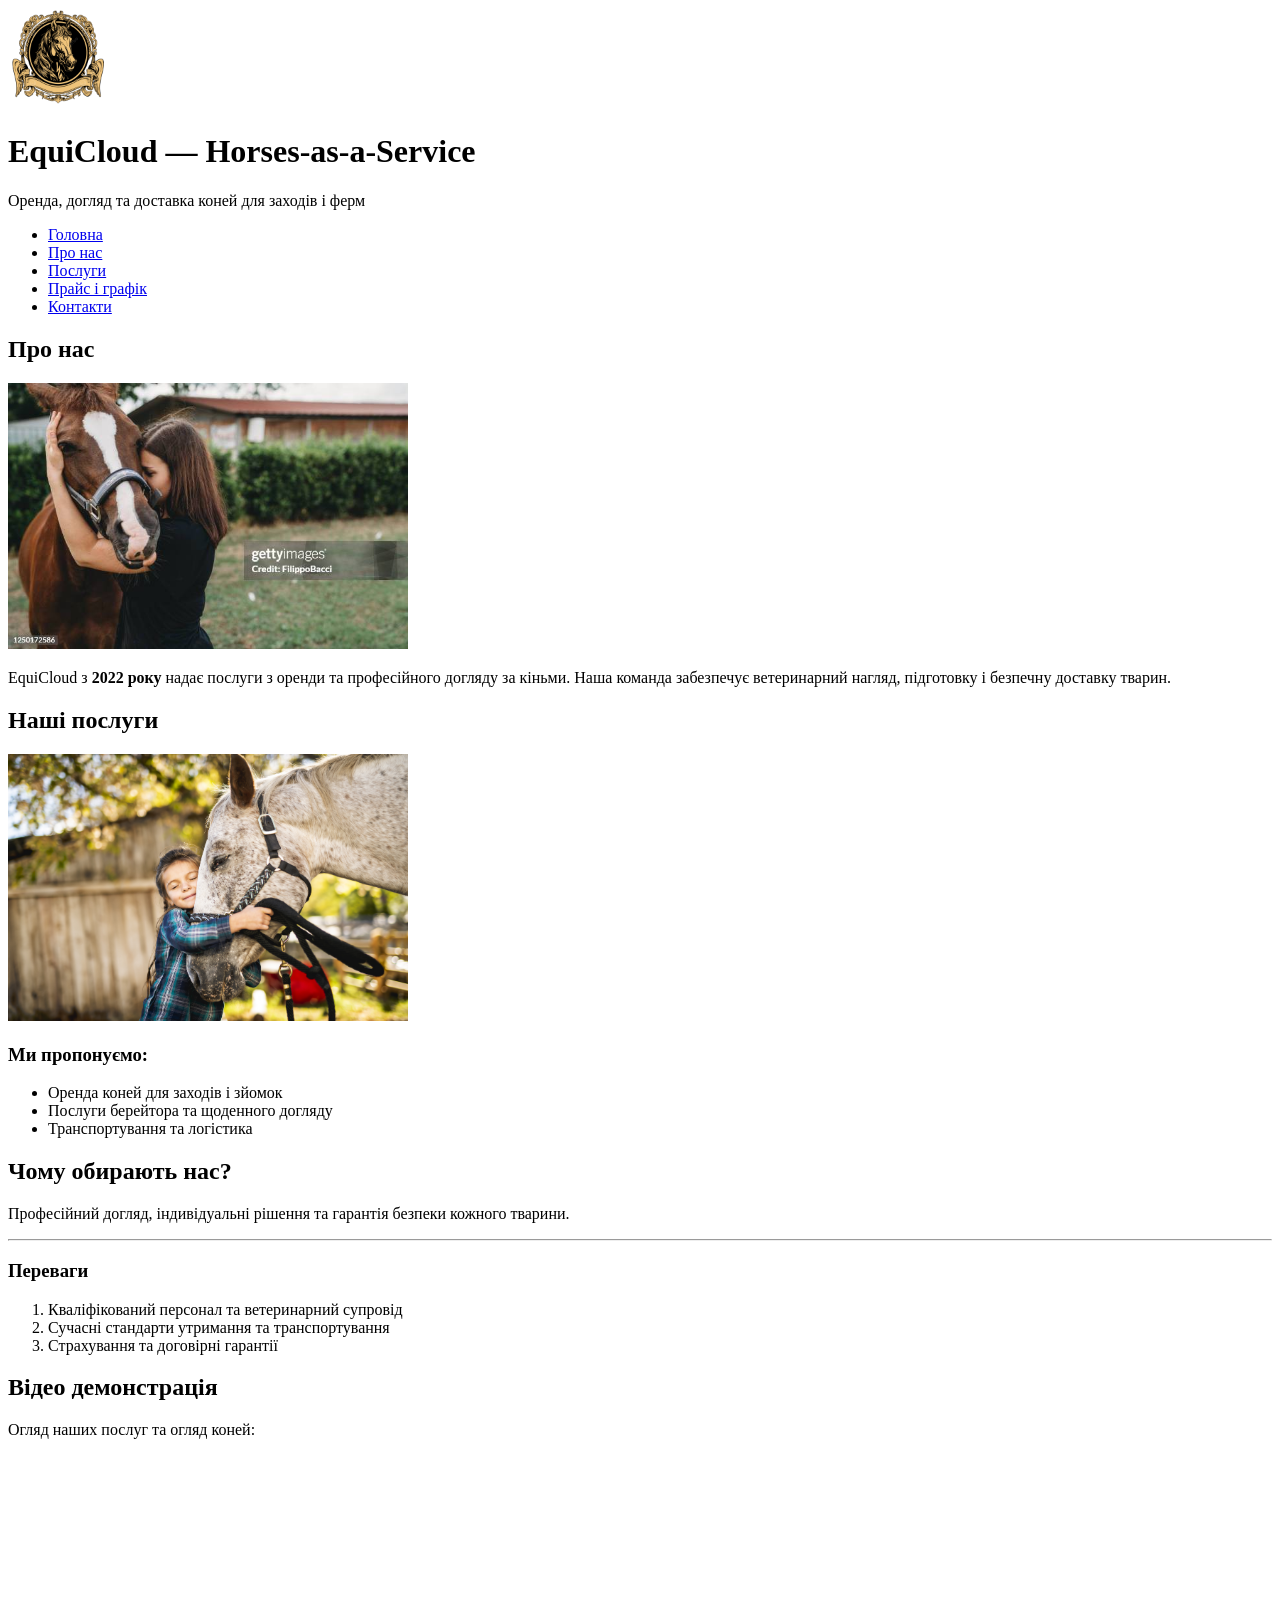
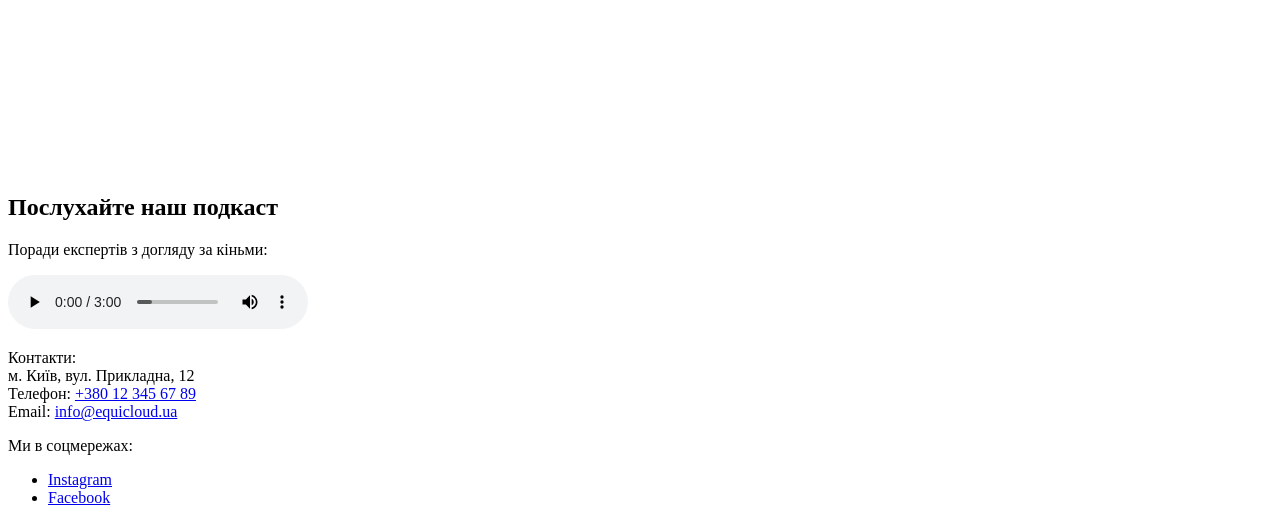
==== index.html @ 143890e8 "Lab 6" ====
<!DOCTYPE html>
<html lang="uk">
<head>
    <meta charset="UTF-8">
    <meta name="viewport" content="width=device-width, initial-scale=1.0">
    <title>EquiCloud — Horses-as-a-Service</title>
    <meta name="description" content="EquiCloud — оренда, догляд та доставка коней як сервіс для заходів і ферм">
    <link rel="icon" href="img/logo.png" type="image/png">
</head>
<body>
    <header>
        <img src="img/logo.png" alt="Логотип EquiCloud — Horses-as-a-Service" width="100">
        <h1>EquiCloud — Horses-as-a-Service</h1>
        <p>Оренда, догляд та доставка коней для заходів і ферм</p>
        <nav>
            <ul>
                <li><a href="index.html">Головна</a></li>
                <li><a href="about.html">Про нас</a></li>
                <li><a href="services.html">Послуги</a></li>
                <li><a href="price.html">Прайс і графік</a></li>
                <li><a href="#contacts">Контакти</a></li>
            </ul>
        </nav>
    </header>

    <main>
        <section id="about">
            <h2>Про нас</h2>
            <img src="img/team.jpg" alt="Команда EquiCloud з кіньми" width="400">
            <p>EquiCloud з <strong>2022 року</strong> надає послуги з оренди та професійного догляду за кіньми. Наша команда забезпечує ветеринарний нагляд, підготовку і безпечну доставку тварин.</p>
        </section>

        <section id="services">
            <h2>Наші послуги</h2>
            <img src="img/services.jpg" alt="Послуги EquiCloud — оренда та догляд коней" width="400">
            <h3>Ми пропонуємо:</h3>
            <ul>
                <li>Оренда коней для заходів і зйомок</li>
                <li>Послуги берейтора та щоденного догляду</li>
                <li>Транспортування та логістика</li>
            </ul>
        </section>

        <section>
            <h2>Чому обирають нас?</h2>
            <p>Професійний догляд, індивідуальні рішення та гарантія безпеки кожного тварини.</p>
            <hr>
            <h3>Переваги</h3>
            <ol>
                <li>Кваліфікований персонал та ветеринарний супровід</li>
                <li>Сучасні стандарти утримання та транспортування</li>
                <li>Страхування та договірні гарантії</li>
            </ol>
        </section>

        <section>
            <h2>Відео демонстрація</h2>
            <p>Огляд наших послуг та огляд коней:</p>
            <iframe 
                width="560" 
                height="315" 
                src="https://www.youtube.com/embed/JhuAlIBTFkA?si=wnvHJZyo0v3yvI8f?autoplay=1&loop=1" 
                title="YouTube video player" 
                frameborder="0" 
                allow="accelerometer; autoplay; clipboard-write; encrypted-media; gyroscope; picture-in-picture; web-share" 
                referrerpolicy="strict-origin-when-cross-origin" 
                allowfullscreen>
            </iframe>
        </section>

        <section>
            <h2>Послухайте наш подкаст</h2>
            <p>Поради експертів з догляду за кіньми:</p>
            <audio controls>
                <source src="audio/podcast-episode.mp3" type="audio/mpeg">
                Ваш браузер не підтримує аудіоплеєр HTML5.
            </audio>
        </section>
    </main>

    <footer id="contacts">
        <p>Контакти:<br>
            м. Київ, вул. Прикладна, 12<br>
            Телефон: <a href="tel:+380123456789">+380 12 345 67 89</a>
            <br>Email: <a href="mailto:info@equicloud.ua">info@equicloud.ua</a>
        </p>

        <p>Ми в соцмережах:</p>
        <ul>
            <li><a href="https://instagram.com" target="_blank">Instagram</a></li>
            <li><a href="https://facebook.com" target="_blank">Facebook</a></li>
        </ul>
    </footer>
</body>
</html>
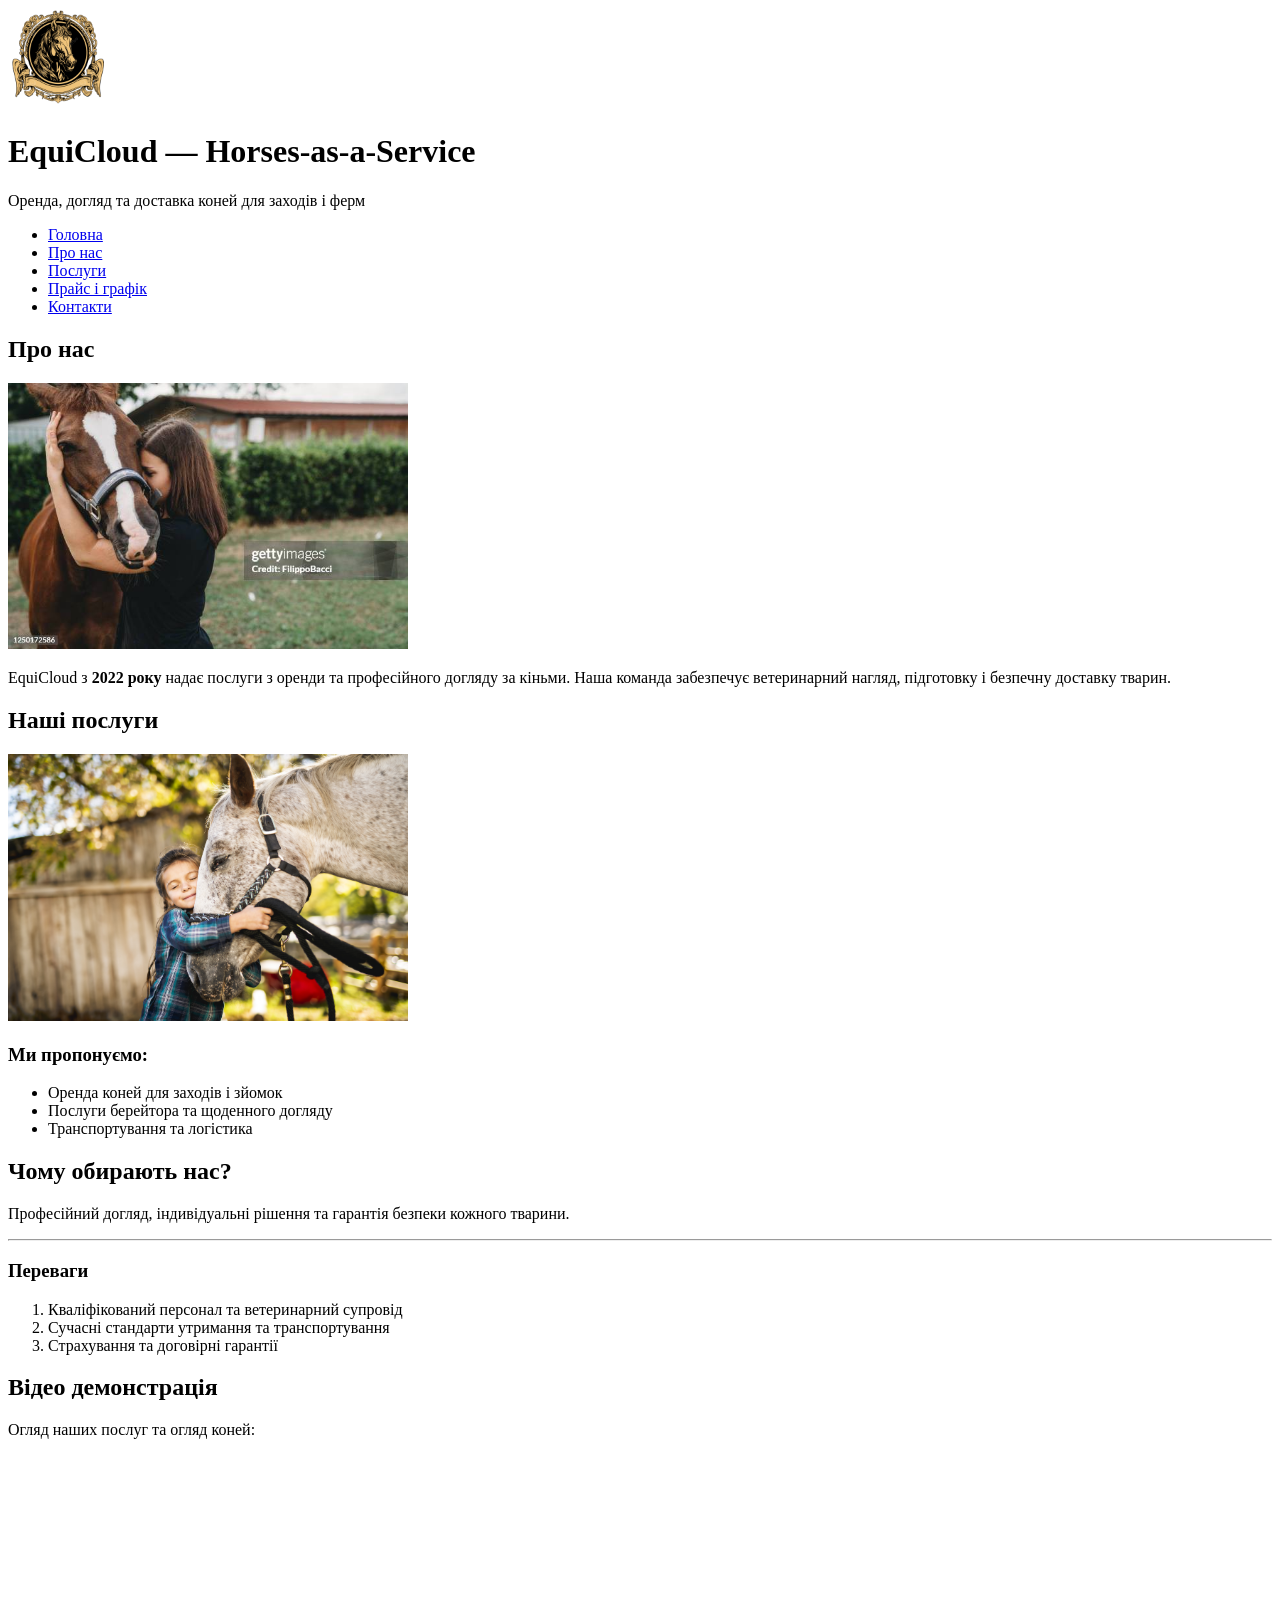
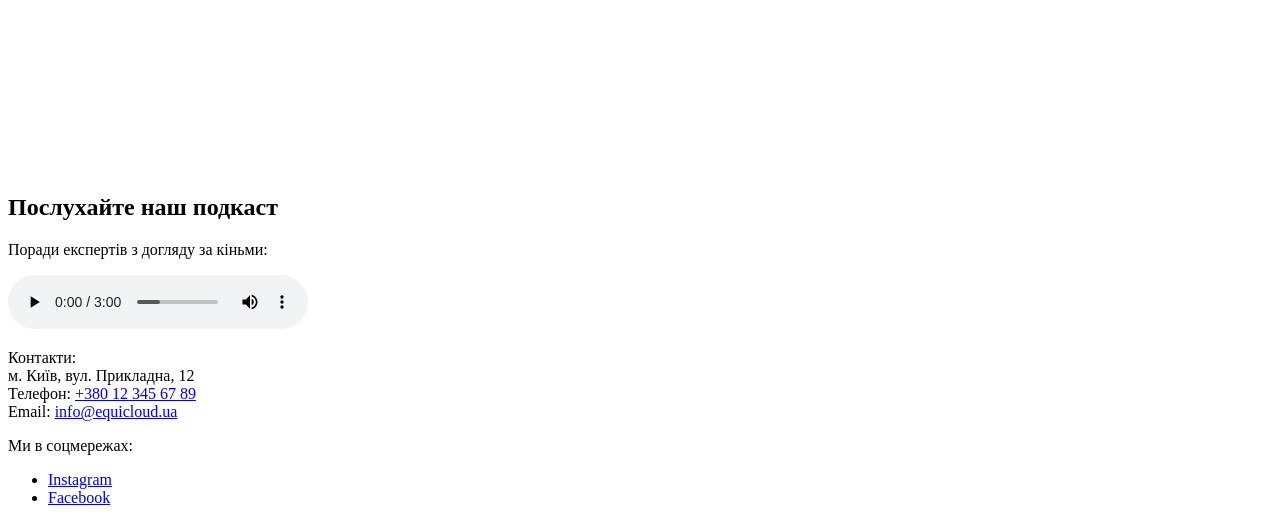
==== commit 4e42da3c: "Lab 7" ====
--- a/index.html
+++ b/index.html
@@ -18,7 +18,7 @@
                 <li><a href="about.html">Про нас</a></li>
                 <li><a href="services.html">Послуги</a></li>
                 <li><a href="price.html">Прайс і графік</a></li>
-                <li><a href="#contacts">Контакти</a></li>
+                <li><a href="contacts.html">Контакти</a></li>
             </ul>
         </nav>
     </header>
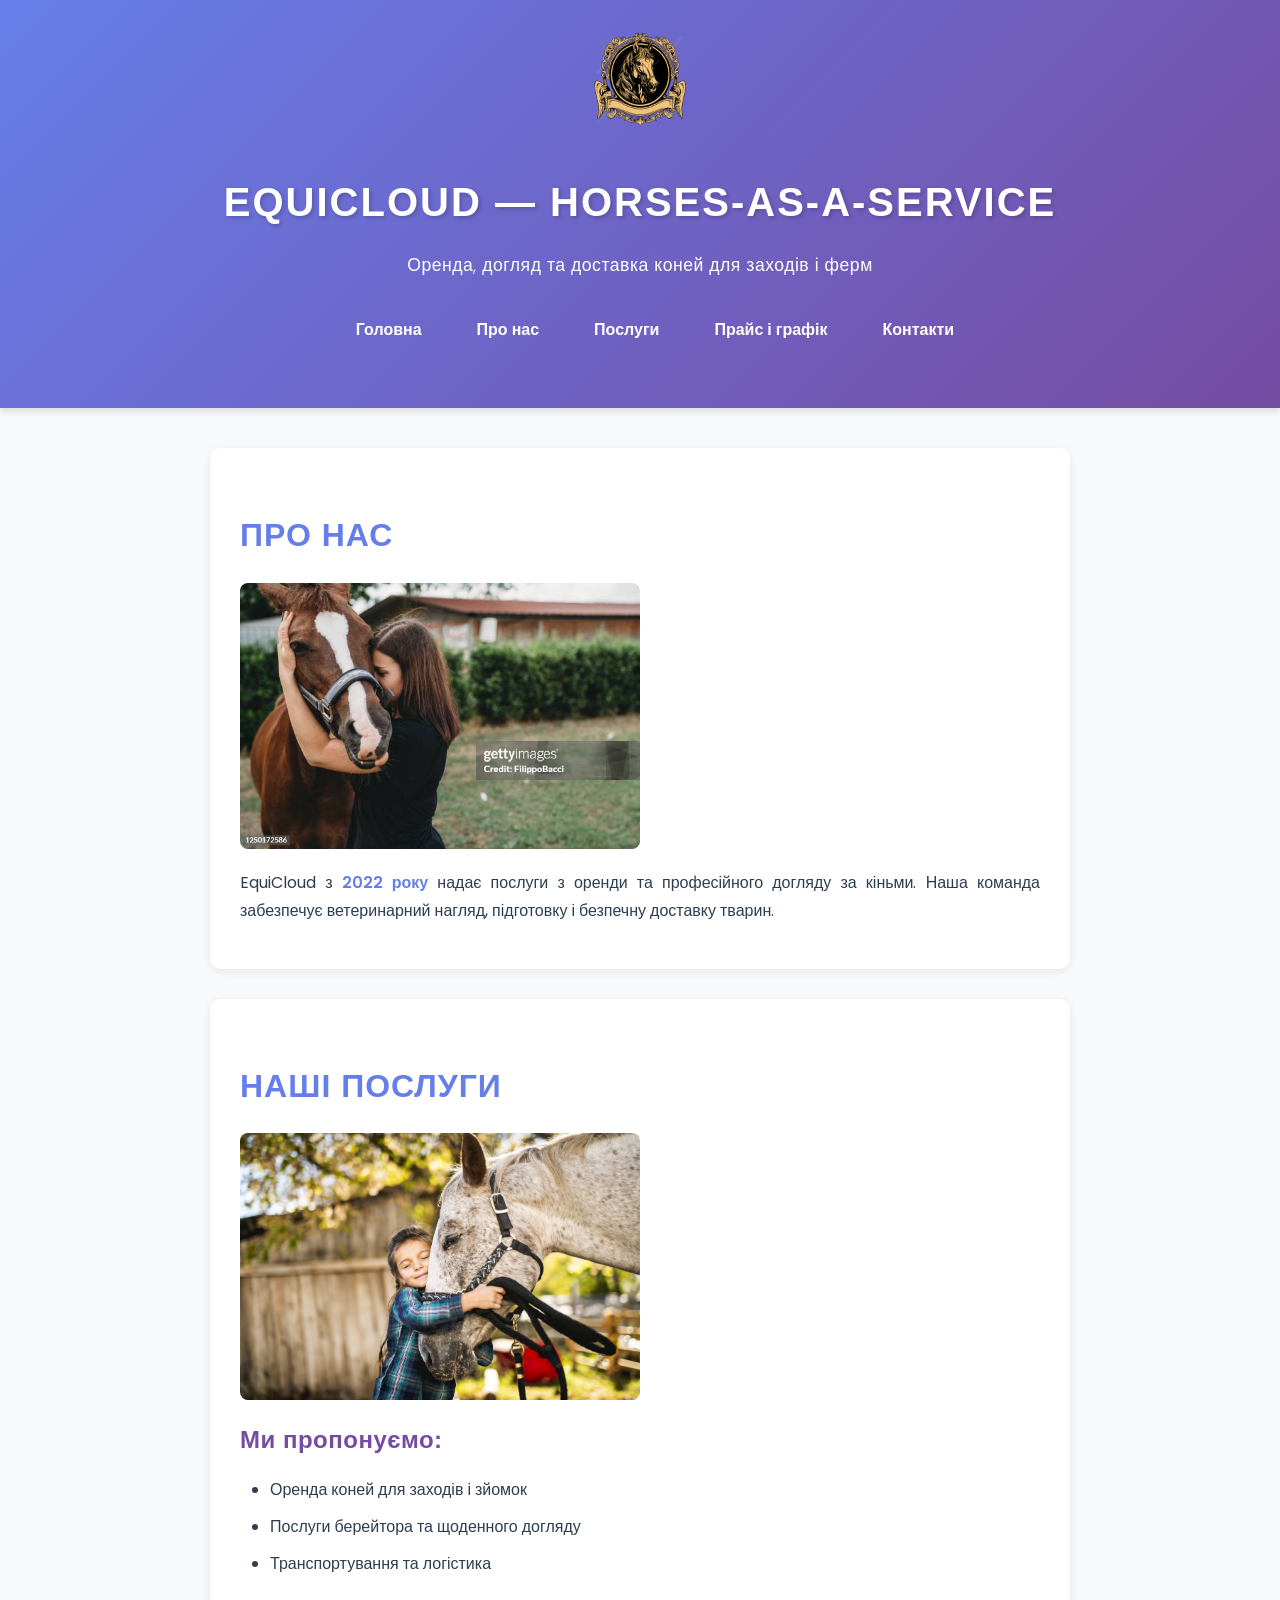
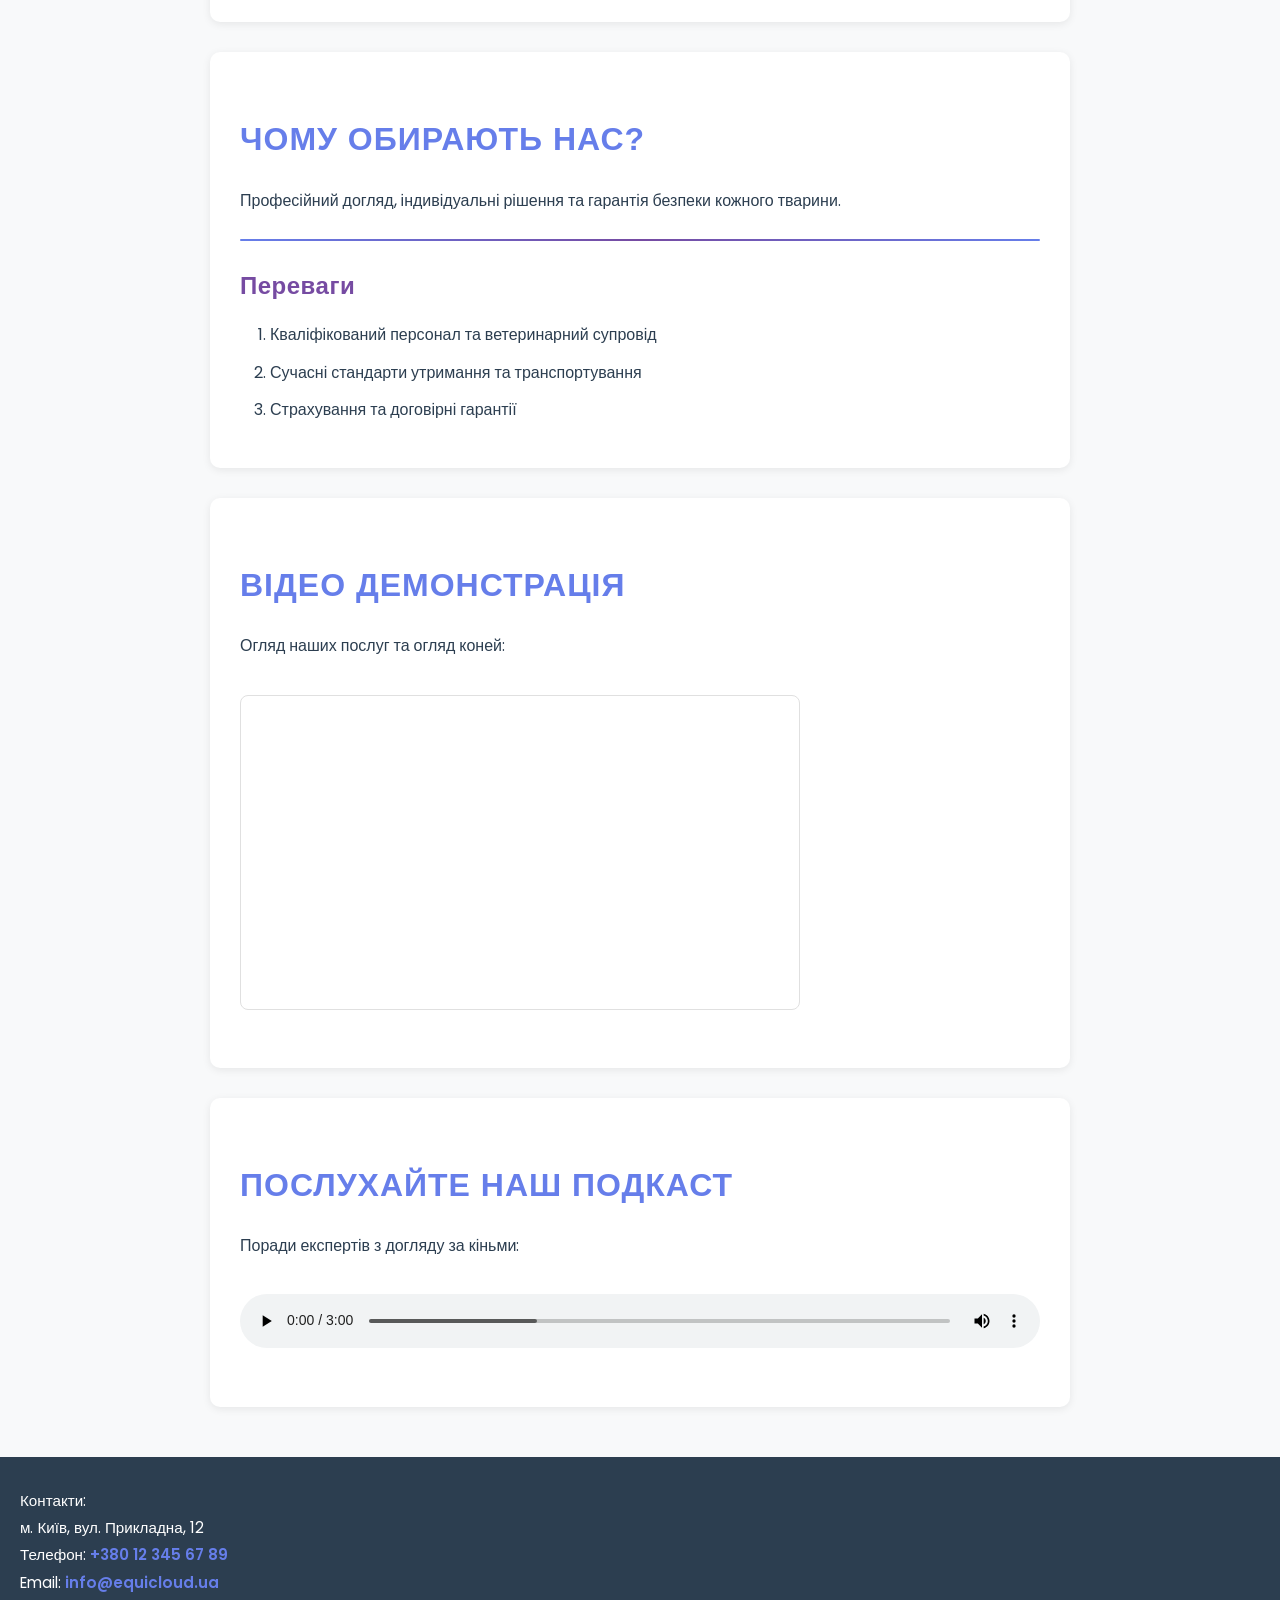
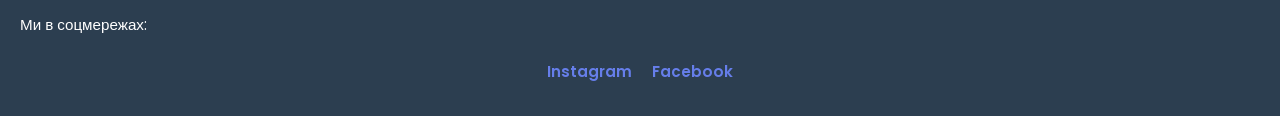
==== commit bcdc0dd7: "Lab 8" ====
--- a/index.html
+++ b/index.html
@@ -6,6 +6,7 @@
     <title>EquiCloud — Horses-as-a-Service</title>
     <meta name="description" content="EquiCloud — оренда, догляд та доставка коней як сервіс для заходів і ферм">
     <link rel="icon" href="img/logo.png" type="image/png">
+    <link rel="stylesheet" href="style.css">
 </head>
 <body>
     <header>
--- a/style.css
+++ b/style.css
@@ -0,0 +1,233 @@
+/* Import Google Fonts */
+@import url('https://fonts.googleapis.com/css2?family=Fredoka+Black&family=Poppins:wght@400;500;600&display=swap');
+
+/* Global styles */
+* {
+    margin: 0;
+    padding: 0;
+    box-sizing: border-box;
+}
+
+body {
+    font-family: 'Poppins', sans-serif;
+    background-color: #f8f9fa;
+    color: #2c3e50;
+    line-height: 1.7;
+}
+
+/* Header styles */
+header {
+    background: linear-gradient(135deg, #667eea 0%, #764ba2 100%);
+    color: white;
+    padding: 30px 20px;
+    text-align: center;
+    box-shadow: 0 4px 6px rgba(0, 0, 0, 0.1);
+    margin-bottom: 40px;
+}
+
+header img {
+    max-width: 120px;
+    margin-bottom: 15px;
+    border-radius: 10px;
+}
+
+header > p {
+    text-align: center;
+}
+
+h1 {
+    font-family: 'Fredoka Black', sans-serif;
+    font-size: 2.5em;
+    margin: 15px 0;
+    text-transform: uppercase;
+    letter-spacing: 2px;
+    text-shadow: 2px 2px 4px rgba(0, 0, 0, 0.2);
+}
+
+header > p {
+    font-size: 1.1em;
+    margin-bottom: 25px;
+    font-weight: 300;
+    letter-spacing: 0.5px;
+}
+
+/* Navigation styles */
+nav ul {
+    list-style: none;
+    display: flex;
+    justify-content: center;
+    flex-wrap: wrap;
+    gap: 15px;
+}
+
+nav a {
+    color: white;
+    text-decoration: none;
+    font-weight: 600;
+    font-size: 1em;
+    padding: 10px 20px;
+    border-radius: 5px;
+    transition: all 0.3s ease;
+    display: inline-block;
+}
+
+nav a:hover {
+    background-color: rgba(255, 255, 255, 0.2);
+    transform: translateY(-2px);
+}
+
+/* Heading styles */
+h2 {
+    font-family: 'Fredoka Black', sans-serif;
+    font-size: 2em;
+    color: #667eea;
+    margin: 30px 0 20px 0;
+    text-transform: uppercase;
+    letter-spacing: 1px;
+}
+
+h3 {
+    font-family: 'Fredoka Black', sans-serif;
+    font-size: 1.5em;
+    color: #764ba2;
+    margin: 20px 0 15px 0;
+    letter-spacing: 0.5px;
+}
+
+/* Main content */
+main {
+    max-width: 900px;
+    margin: 0 auto;
+    padding: 0 20px;
+}
+
+section {
+    background-color: white;
+    padding: 30px;
+    margin-bottom: 30px;
+    border-radius: 10px;
+    box-shadow: 0 2px 8px rgba(0, 0, 0, 0.08);
+    transition: box-shadow 0.3s ease;
+}
+
+section:hover {
+    box-shadow: 0 6px 16px rgba(102, 126, 234, 0.15);
+}
+
+section img {
+    max-width: 100%;
+    height: auto;
+    border-radius: 8px;
+    margin: 20px 0;
+    display: block;
+}
+
+p {
+    font-size: 1em;
+    margin-bottom: 15px;
+    text-align: justify;
+}
+
+strong {
+    color: #667eea;
+    font-weight: 600;
+}
+
+/* Lists */
+ul, ol {
+    margin: 15px 0 15px 30px;
+}
+
+li {
+    margin-bottom: 10px;
+    font-size: 1em;
+}
+
+/* Horizontal rule */
+hr {
+    border: none;
+    height: 2px;
+    background: linear-gradient(90deg, #667eea, #764ba2, #667eea);
+    margin: 25px 0;
+    border-radius: 1px;
+}
+
+/* Video and audio containers */
+iframe {
+    border-radius: 8px;
+    margin: 20px 0;
+    border: 1px solid #e0e0e0;
+}
+
+audio {
+    width: 100%;
+    margin: 20px 0;
+    border-radius: 8px;
+}
+
+/* Footer */
+footer {
+    background-color: #2c3e50;
+    color: white;
+    padding: 30px 20px;
+    text-align: center;
+    margin-top: 50px;
+    font-size: 0.95em;
+    line-height: 1.8;
+}
+
+footer a {
+    color: #667eea;
+    text-decoration: none;
+    font-weight: 600;
+    transition: color 0.3s ease;
+}
+
+footer a:hover {
+    color: #764ba2;
+    text-decoration: underline;
+}
+
+footer ul {
+    list-style: none;
+    margin: 20px 0 0 0;
+    display: flex;
+    justify-content: center;
+    gap: 20px;
+}
+
+footer li {
+    margin: 0;
+}
+
+/* Responsive design */
+@media (max-width: 768px) {
+    h1 {
+        font-size: 1.8em;
+    }
+
+    h2 {
+        font-size: 1.5em;
+    }
+
+    h3 {
+        font-size: 1.2em;
+    }
+
+    nav ul {
+        flex-direction: column;
+        gap: 10px;
+    }
+
+    nav a {
+        display: block;
+    }
+
+    main {
+        padding: 0 10px;
+    }
+
+    section {
+        padding: 20px;
+    }
+}
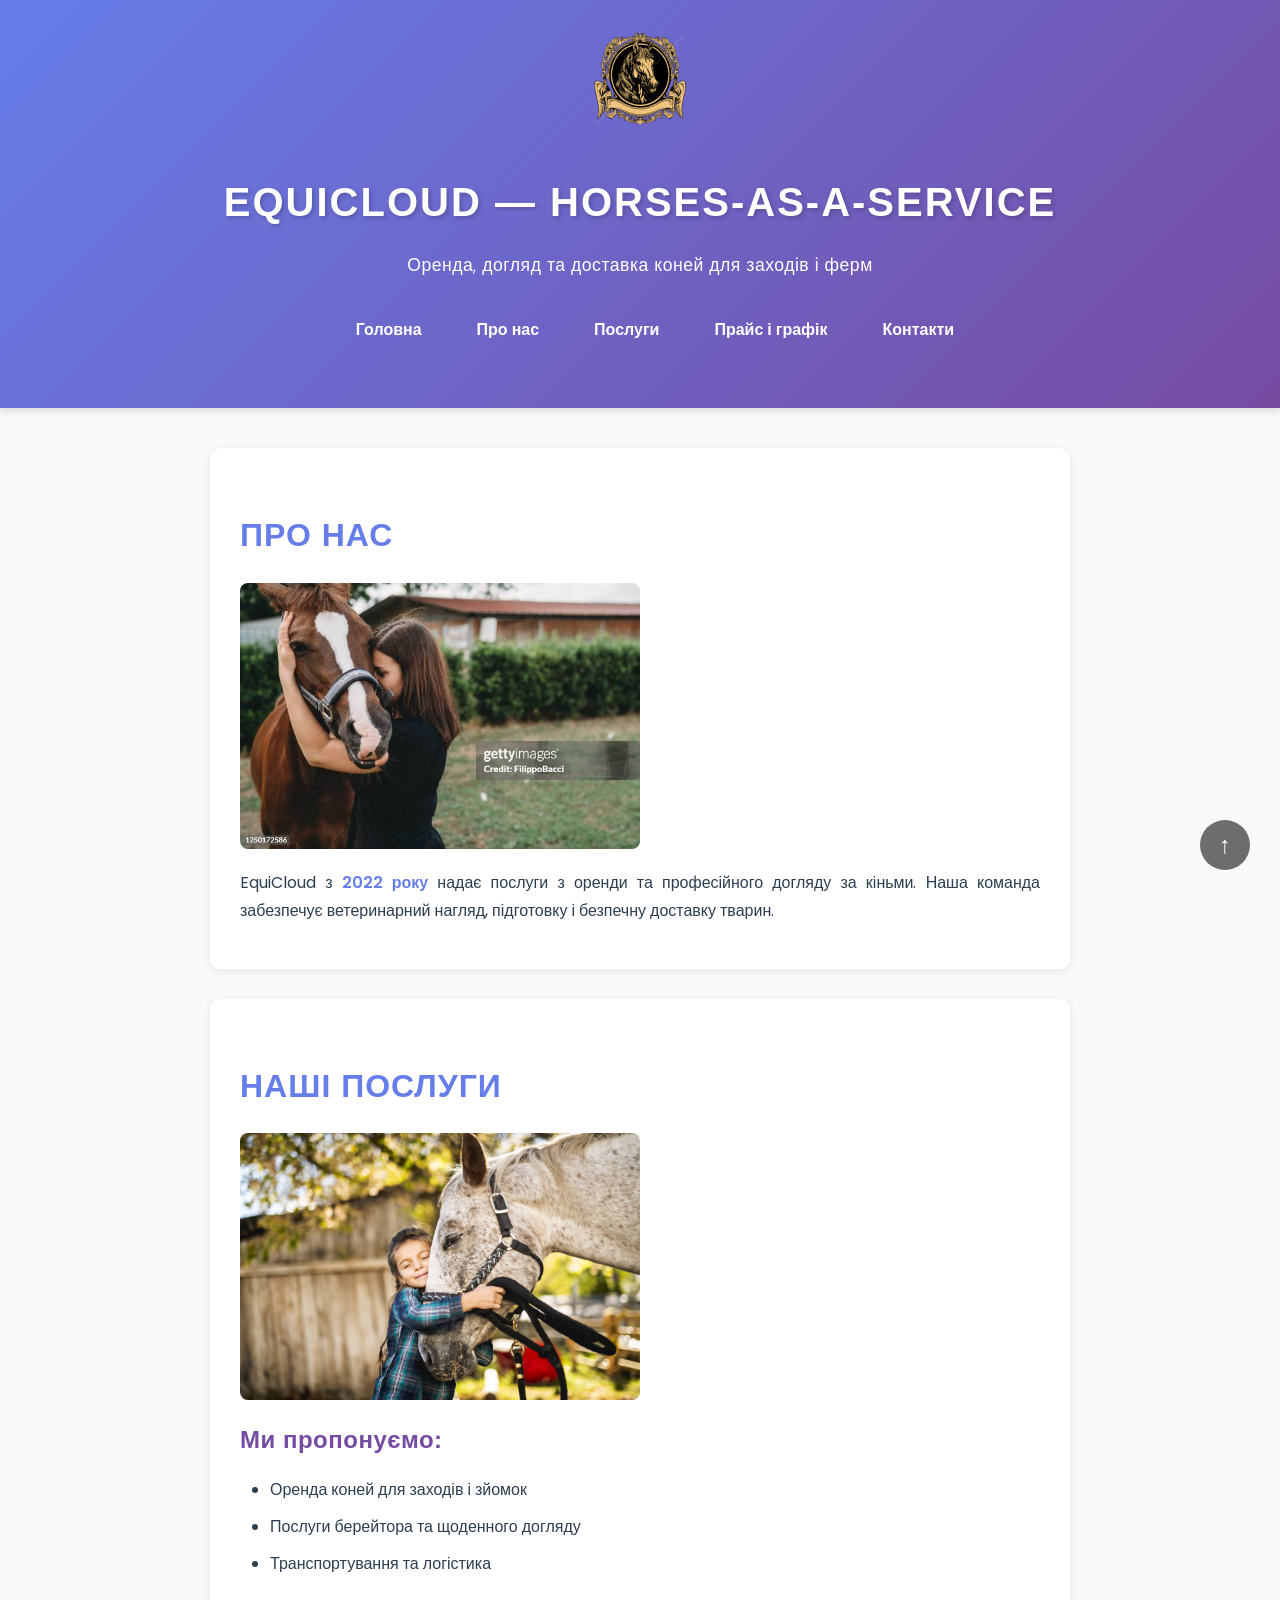
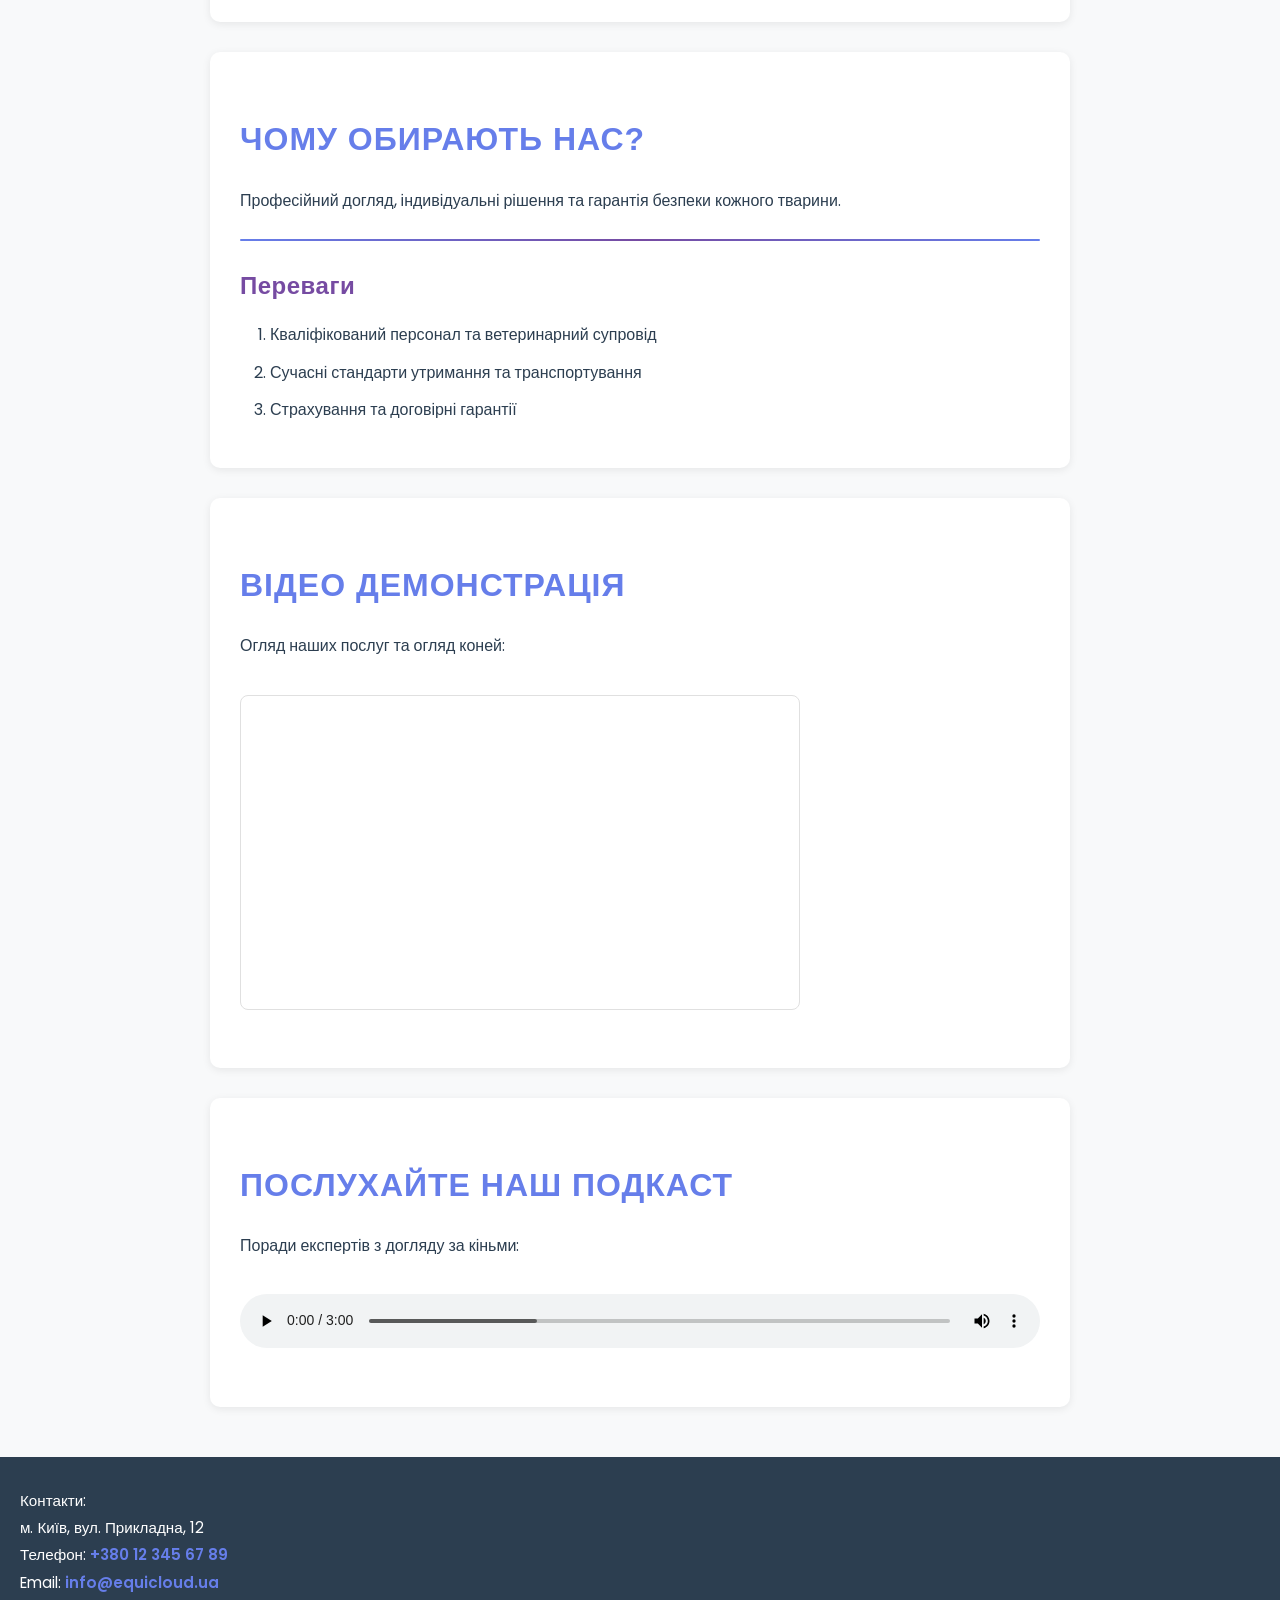
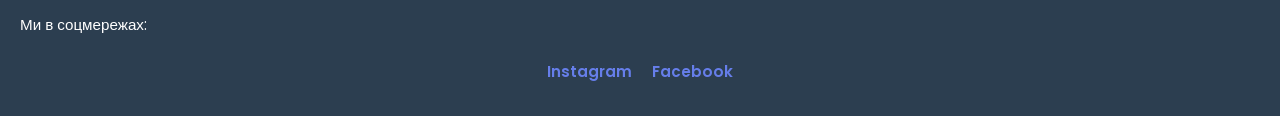
==== commit d44e9314: "Lab 10" ====
--- a/index.html
+++ b/index.html
@@ -9,7 +9,7 @@
     <link rel="stylesheet" href="style.css">
 </head>
 <body>
-    <header>
+    <header class="main-header">
         <img src="img/logo.png" alt="Логотип EquiCloud — Horses-as-a-Service" width="100">
         <h1>EquiCloud — Horses-as-a-Service</h1>
         <p>Оренда, догляд та доставка коней для заходів і ферм</p>
@@ -92,5 +92,7 @@
             <li><a href="https://facebook.com" target="_blank">Facebook</a></li>
         </ul>
     </footer>
+
+    <a href="#" class="back-to-top" aria-label="Повернутися вгору">↑</a>
 </body>
 </html>
--- a/style.css
+++ b/style.css
@@ -23,6 +23,12 @@
     text-align: center;
     box-shadow: 0 4px 6px rgba(0, 0, 0, 0.1);
     margin-bottom: 40px;
+}
+
+.main-header {
+    position: sticky;
+    top: 0;
+    z-index: 1000;
 }
 
 header img {
@@ -143,6 +149,89 @@
     font-size: 1em;
 }
 
+.services-cards {
+    display: flex;
+    flex-direction: column;
+    text-align: center;
+    margin-bottom: 20px;
+}
+
+.service-item {
+    position: relative;
+    width: 100%;
+    display: inline-block;
+    border: 1px solid #ddd;
+    padding: 15px;
+    margin: 1%;
+    text-align: center;
+    background: #fff;
+    border-radius: 8px;
+    vertical-align: top;
+}
+
+.badge {
+    position: absolute;
+    top: 10px;
+    right: 10px;
+    background-color: #e74c3c;
+    color: #fff;
+    padding: 5px 10px;
+    border-radius: 4px;
+    font-size: 12px;
+    font-weight: 700;
+    z-index: 10;
+}
+
+.float-img {
+    float: left;
+    width: 200px;
+    margin: 0 20px 10px 0;
+    border-radius: 8px;
+}
+
+.float-wrap::after {
+    content: "";
+    display: block;
+    clear: both;
+}
+
+.back-to-top {
+    position: fixed;
+    right: 30px;
+    bottom: 30px;
+    width: 50px;
+    height: 50px;
+    border-radius: 50%;
+    background-color: #333;
+    color: #fff;
+    text-align: center;
+    line-height: 50px;
+    text-decoration: none;
+    font-size: 24px;
+    opacity: 0.7;
+    transition: 0.3s;
+    z-index: 999;
+}
+
+.back-to-top:hover {
+    opacity: 1;
+    background-color: #e67e22;
+}
+
+.service-item h3 {
+    margin-top: 0;
+}
+
+.service-item button {
+    padding: 10px 20px;
+    margin-top: 10px;
+    background-color: #28a745;
+    border-radius: 7px;
+    color: #fff;
+    border: none;
+    cursor: pointer;
+}
+
 /* Horizontal rule */
 hr {
     border: none;
@@ -230,4 +319,22 @@
     section {
         padding: 20px;
     }
-}
+
+    .service-item {
+        width: 100%;
+        margin: 10px 0;
+    }
+
+    .float-img {
+        float: none;
+        display: block;
+        width: 100%;
+        max-width: 260px;
+        margin: 0 auto 15px auto;
+    }
+
+    .back-to-top {
+        right: 15px;
+        bottom: 15px;
+    }
+}
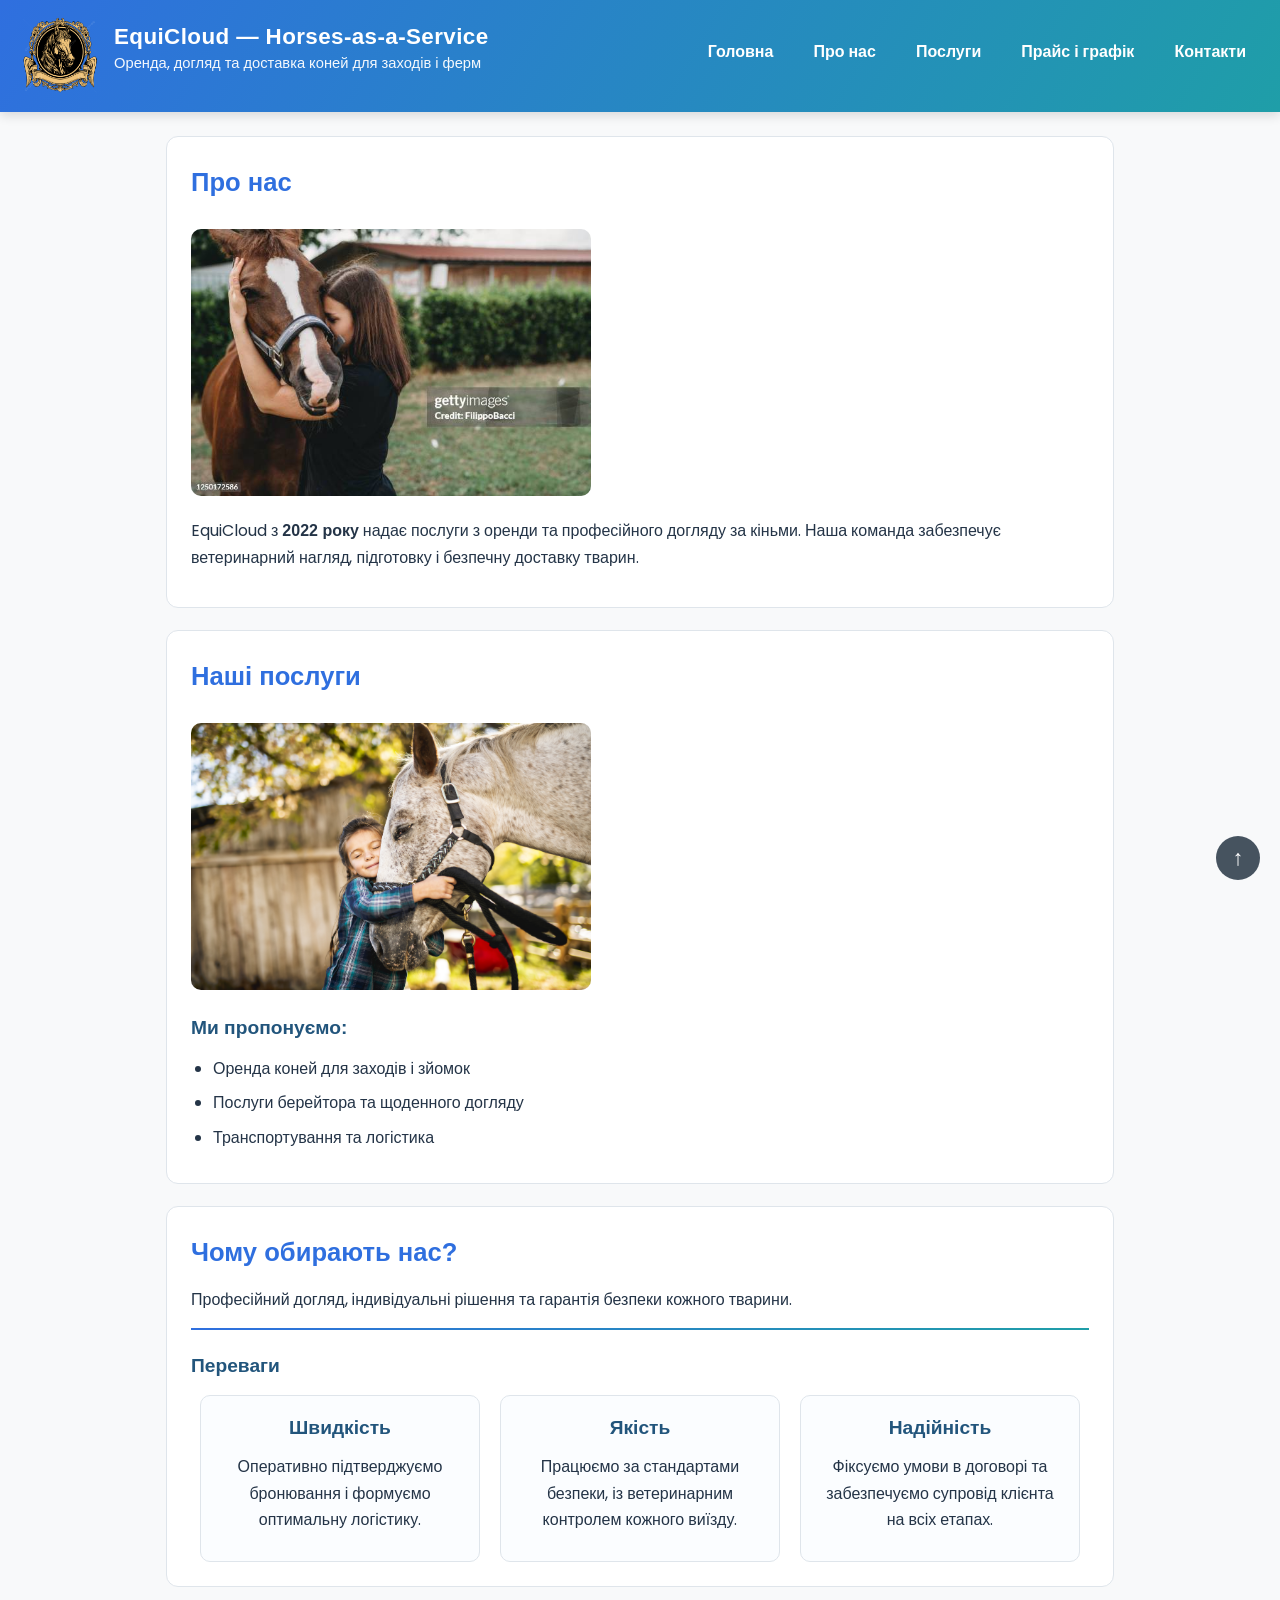
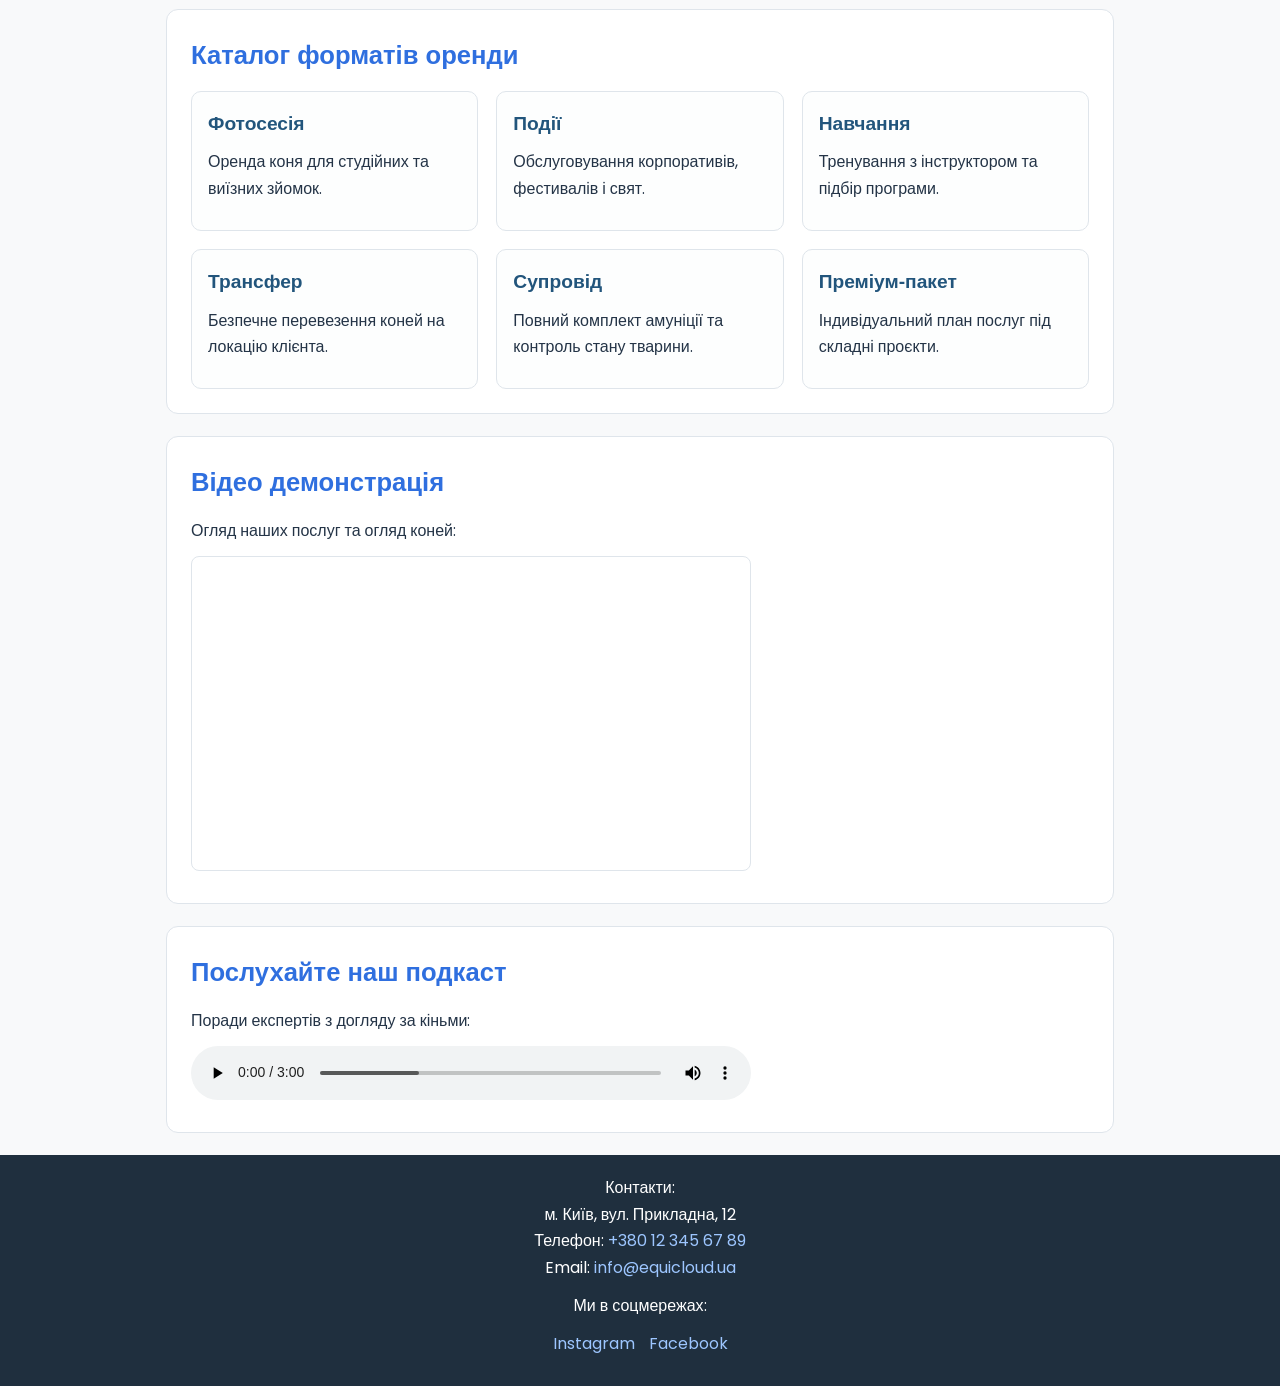
==== commit 7e2a8cbf: "Lab 11" ====
--- a/index.html
+++ b/index.html
@@ -10,9 +10,13 @@
 </head>
 <body>
     <header class="main-header">
-        <img src="img/logo.png" alt="Логотип EquiCloud — Horses-as-a-Service" width="100">
-        <h1>EquiCloud — Horses-as-a-Service</h1>
-        <p>Оренда, догляд та доставка коней для заходів і ферм</p>
+        <div class="header-brand">
+            <img src="img/logo.png" alt="Логотип EquiCloud — Horses-as-a-Service" width="100">
+            <div>
+                <h1>EquiCloud — Horses-as-a-Service</h1>
+                <p>Оренда, догляд та доставка коней для заходів і ферм</p>
+            </div>
+        </div>
         <nav>
             <ul>
                 <li><a href="index.html">Головна</a></li>
@@ -47,11 +51,50 @@
             <p>Професійний догляд, індивідуальні рішення та гарантія безпеки кожного тварини.</p>
             <hr>
             <h3>Переваги</h3>
-            <ol>
-                <li>Кваліфікований персонал та ветеринарний супровід</li>
-                <li>Сучасні стандарти утримання та транспортування</li>
-                <li>Страхування та договірні гарантії</li>
-            </ol>
+            <div class="features">
+                <article class="feature-card">
+                    <h3>Швидкість</h3>
+                    <p>Оперативно підтверджуємо бронювання і формуємо оптимальну логістику.</p>
+                </article>
+                <article class="feature-card">
+                    <h3>Якість</h3>
+                    <p>Працюємо за стандартами безпеки, із ветеринарним контролем кожного виїзду.</p>
+                </article>
+                <article class="feature-card">
+                    <h3>Надійність</h3>
+                    <p>Фіксуємо умови в договорі та забезпечуємо супровід клієнта на всіх етапах.</p>
+                </article>
+            </div>
+        </section>
+
+        <section>
+            <h2>Каталог форматів оренди</h2>
+            <div class="catalog">
+                <article class="product-item">
+                    <h3>Фотосесія</h3>
+                    <p>Оренда коня для студійних та виїзних зйомок.</p>
+                </article>
+                <article class="product-item">
+                    <h3>Події</h3>
+                    <p>Обслуговування корпоративів, фестивалів і свят.</p>
+                </article>
+                <article class="product-item">
+                    <h3>Навчання</h3>
+                    <p>Тренування з інструктором та підбір програми.</p>
+                </article>
+                <article class="product-item">
+                    <h3>Трансфер</h3>
+                    <p>Безпечне перевезення коней на локацію клієнта.</p>
+                </article>
+                <article class="product-item">
+                    <h3>Супровід</h3>
+                    <p>Повний комплект амуніції та контроль стану тварини.</p>
+                </article>
+                <article class="product-item">
+                    <h3>Преміум-пакет</h3>
+                    <p>Індивідуальний план послуг під складні проєкти.</p>
+                </article>
+            </div>
         </section>
 
         <section>
--- a/style.css
+++ b/style.css
@@ -1,192 +1,228 @@
-/* Import Google Fonts */
 @import url('https://fonts.googleapis.com/css2?family=Fredoka+Black&family=Poppins:wght@400;500;600&display=swap');
 
-/* Global styles */
+:root {
+    --bg: #f8f9fa;
+    --text: #243447;
+    --brand-a: #2f6fdf;
+    --brand-b: #1f9ea8;
+    --white: #ffffff;
+    --border: #dfe5eb;
+}
+
 * {
     margin: 0;
     padding: 0;
     box-sizing: border-box;
 }
 
+html,
 body {
+    height: 100%;
+}
+
+body {
+    min-height: 100vh;
+    display: flex;
+    flex-direction: column;
     font-family: 'Poppins', sans-serif;
-    background-color: #f8f9fa;
-    color: #2c3e50;
-    line-height: 1.7;
-}
-
-/* Header styles */
-header {
-    background: linear-gradient(135deg, #667eea 0%, #764ba2 100%);
-    color: white;
-    padding: 30px 20px;
-    text-align: center;
-    box-shadow: 0 4px 6px rgba(0, 0, 0, 0.1);
-    margin-bottom: 40px;
+    background: var(--bg);
+    color: var(--text);
+    line-height: 1.65;
 }
 
 .main-header {
     position: sticky;
     top: 0;
     z-index: 1000;
-}
-
-header img {
-    max-width: 120px;
-    margin-bottom: 15px;
-    border-radius: 10px;
-}
-
-header > p {
-    text-align: center;
+    display: flex;
+    justify-content: space-between;
+    align-items: center;
+    flex-wrap: wrap;
+    gap: 20px;
+    padding: 16px 20px;
+    background: linear-gradient(120deg, var(--brand-a), var(--brand-b));
+    color: var(--white);
+    box-shadow: 0 4px 10px rgba(0, 0, 0, 0.12);
+}
+
+.header-brand {
+    display: flex;
+    align-items: center;
+    gap: 14px;
+}
+
+.header-brand img {
+    max-width: 80px;
+    border-radius: 10px;
 }
 
 h1 {
     font-family: 'Fredoka Black', sans-serif;
-    font-size: 2.5em;
-    margin: 15px 0;
-    text-transform: uppercase;
-    letter-spacing: 2px;
-    text-shadow: 2px 2px 4px rgba(0, 0, 0, 0.2);
-}
-
-header > p {
-    font-size: 1.1em;
-    margin-bottom: 25px;
-    font-weight: 300;
-    letter-spacing: 0.5px;
-}
-
-/* Navigation styles */
+    font-size: 1.4rem;
+    line-height: 1.2;
+    letter-spacing: 0.4px;
+}
+
+.header-brand p {
+    font-size: 0.92rem;
+    opacity: 0.95;
+}
+
 nav ul {
     list-style: none;
     display: flex;
-    justify-content: center;
-    flex-wrap: wrap;
-    gap: 15px;
+    align-items: center;
+    gap: 12px;
+    margin: 0;
 }
 
 nav a {
-    color: white;
+    color: var(--white);
     text-decoration: none;
     font-weight: 600;
-    font-size: 1em;
-    padding: 10px 20px;
-    border-radius: 5px;
-    transition: all 0.3s ease;
-    display: inline-block;
+    padding: 9px 14px;
+    border-radius: 7px;
+    transition: background-color 0.25s ease;
 }
 
 nav a:hover {
     background-color: rgba(255, 255, 255, 0.2);
-    transform: translateY(-2px);
-}
-
-/* Heading styles */
+}
+
+main {
+    flex: 1;
+    width: 100%;
+    max-width: 980px;
+    margin: 0 auto;
+    padding: 24px 16px 0;
+}
+
+section {
+    background: var(--white);
+    margin-bottom: 22px;
+    border: 1px solid var(--border);
+    border-radius: 12px;
+    padding: 24px;
+}
+
 h2 {
     font-family: 'Fredoka Black', sans-serif;
-    font-size: 2em;
-    color: #667eea;
-    margin: 30px 0 20px 0;
-    text-transform: uppercase;
-    letter-spacing: 1px;
+    color: var(--brand-a);
+    margin-bottom: 14px;
+    font-size: 1.6rem;
 }
 
 h3 {
     font-family: 'Fredoka Black', sans-serif;
-    font-size: 1.5em;
-    color: #764ba2;
-    margin: 20px 0 15px 0;
-    letter-spacing: 0.5px;
-}
-
-/* Main content */
-main {
-    max-width: 900px;
-    margin: 0 auto;
-    padding: 0 20px;
-}
-
-section {
-    background-color: white;
-    padding: 30px;
-    margin-bottom: 30px;
-    border-radius: 10px;
-    box-shadow: 0 2px 8px rgba(0, 0, 0, 0.08);
-    transition: box-shadow 0.3s ease;
-}
-
-section:hover {
-    box-shadow: 0 6px 16px rgba(102, 126, 234, 0.15);
+    color: #22557c;
+    margin-bottom: 10px;
+    font-size: 1.2rem;
+}
+
+p {
+    margin-bottom: 12px;
 }
 
 section img {
     max-width: 100%;
-    height: auto;
-    border-radius: 8px;
-    margin: 20px 0;
-    display: block;
-}
-
-p {
-    font-size: 1em;
-    margin-bottom: 15px;
-    text-align: justify;
-}
-
-strong {
-    color: #667eea;
-    font-weight: 600;
-}
-
-/* Lists */
-ul, ol {
-    margin: 15px 0 15px 30px;
+    border-radius: 10px;
+    margin: 12px 0 14px;
+}
+
+hr {
+    border: 0;
+    height: 2px;
+    background: linear-gradient(90deg, var(--brand-a), var(--brand-b));
+    margin: 14px 0 20px;
+}
+
+ul,
+ol,
+dl {
+    margin: 12px 0 0 22px;
 }
 
 li {
-    margin-bottom: 10px;
-    font-size: 1em;
+    margin-bottom: 8px;
+}
+
+.features {
+    display: flex;
+    justify-content: center;
+    gap: 20px;
+    flex-wrap: wrap;
+    margin-top: 14px;
+}
+
+.feature-card {
+    flex: 1 1 220px;
+    max-width: 280px;
+    border: 1px solid var(--border);
+    border-radius: 10px;
+    padding: 16px;
+    text-align: center;
+    background: #fbfdff;
+}
+
+.catalog {
+    display: flex;
+    flex-wrap: wrap;
+    gap: 18px;
+    margin-top: 10px;
+}
+
+.product-item {
+    flex: 1 1 calc(33.333% - 18px);
+    min-width: 220px;
+    border: 1px solid var(--border);
+    border-radius: 10px;
+    padding: 16px;
+    background: #fdfefe;
 }
 
 .services-cards {
     display: flex;
-    flex-direction: column;
-    text-align: center;
-    margin-bottom: 20px;
+    flex-wrap: wrap;
+    gap: 16px;
+    margin-bottom: 14px;
 }
 
 .service-item {
     position: relative;
-    width: 100%;
-    display: inline-block;
-    border: 1px solid #ddd;
+    flex: 1 1 220px;
+    border: 1px solid var(--border);
+    border-radius: 10px;
     padding: 15px;
-    margin: 1%;
-    text-align: center;
-    background: #fff;
-    border-radius: 8px;
-    vertical-align: top;
+    background: var(--white);
 }
 
 .badge {
     position: absolute;
     top: 10px;
     right: 10px;
-    background-color: #e74c3c;
-    color: #fff;
-    padding: 5px 10px;
-    border-radius: 4px;
-    font-size: 12px;
+    background: #e05a5a;
+    color: var(--white);
+    padding: 3px 9px;
+    border-radius: 6px;
+    font-size: 0.75rem;
     font-weight: 700;
-    z-index: 10;
+}
+
+.service-item button {
+    margin-top: 10px;
+    padding: 9px 14px;
+    border: 0;
+    border-radius: 8px;
+    color: var(--white);
+    background: #2b8a3e;
+    cursor: pointer;
 }
 
 .float-img {
     float: left;
-    width: 200px;
-    margin: 0 20px 10px 0;
-    border-radius: 8px;
+    width: 210px;
+    margin: 0 18px 10px 0;
+    border-radius: 10px;
 }
 
 .float-wrap::after {
@@ -195,146 +231,155 @@
     clear: both;
 }
 
+table {
+    width: 100%;
+    border-collapse: collapse;
+    margin-top: 10px;
+}
+
+th,
+td {
+    border: 1px solid var(--border);
+    padding: 10px;
+    text-align: left;
+}
+
+th {
+    background: #eef6ff;
+}
+
+form input,
+form select,
+form textarea {
+    width: 100%;
+    max-width: 420px;
+    padding: 10px;
+    border: 1px solid var(--border);
+    border-radius: 8px;
+    margin-top: 4px;
+}
+
+form input[type="radio"],
+form input[type="checkbox"] {
+    width: auto;
+    margin-right: 8px;
+}
+
+form button {
+    padding: 10px 16px;
+    border: 0;
+    border-radius: 8px;
+    cursor: pointer;
+    color: var(--white);
+    background: #2f6fdf;
+    margin-right: 8px;
+}
+
+iframe {
+    width: 100%;
+    max-width: 560px;
+    border-radius: 8px;
+    border: 1px solid var(--border);
+}
+
+audio {
+    width: 100%;
+    max-width: 560px;
+}
+
+footer {
+    margin-top: auto;
+    background: #1f2f3e;
+    color: var(--white);
+    text-align: center;
+    padding: 20px 16px;
+}
+
+footer a {
+    color: #9dc6ff;
+    text-decoration: none;
+}
+
+footer ul {
+    list-style: none;
+    display: flex;
+    justify-content: center;
+    gap: 14px;
+    margin: 10px 0 0;
+}
+
 .back-to-top {
     position: fixed;
-    right: 30px;
-    bottom: 30px;
-    width: 50px;
-    height: 50px;
+    right: 20px;
+    bottom: 20px;
+    width: 44px;
+    height: 44px;
     border-radius: 50%;
-    background-color: #333;
-    color: #fff;
+    background: #1f2f3e;
+    color: var(--white);
     text-align: center;
-    line-height: 50px;
+    line-height: 44px;
     text-decoration: none;
-    font-size: 24px;
-    opacity: 0.7;
-    transition: 0.3s;
-    z-index: 999;
+    font-size: 22px;
+    opacity: 0.82;
 }
 
 .back-to-top:hover {
     opacity: 1;
-    background-color: #e67e22;
-}
-
-.service-item h3 {
-    margin-top: 0;
-}
-
-.service-item button {
-    padding: 10px 20px;
-    margin-top: 10px;
-    background-color: #28a745;
-    border-radius: 7px;
-    color: #fff;
-    border: none;
-    cursor: pointer;
-}
-
-/* Horizontal rule */
-hr {
-    border: none;
-    height: 2px;
-    background: linear-gradient(90deg, #667eea, #764ba2, #667eea);
-    margin: 25px 0;
-    border-radius: 1px;
-}
-
-/* Video and audio containers */
-iframe {
-    border-radius: 8px;
-    margin: 20px 0;
-    border: 1px solid #e0e0e0;
-}
-
-audio {
-    width: 100%;
-    margin: 20px 0;
-    border-radius: 8px;
-}
-
-/* Footer */
-footer {
-    background-color: #2c3e50;
-    color: white;
-    padding: 30px 20px;
-    text-align: center;
-    margin-top: 50px;
-    font-size: 0.95em;
-    line-height: 1.8;
-}
-
-footer a {
-    color: #667eea;
-    text-decoration: none;
-    font-weight: 600;
-    transition: color 0.3s ease;
-}
-
-footer a:hover {
-    color: #764ba2;
-    text-decoration: underline;
-}
-
-footer ul {
-    list-style: none;
-    margin: 20px 0 0 0;
-    display: flex;
-    justify-content: center;
-    gap: 20px;
-}
-
-footer li {
-    margin: 0;
-}
-
-/* Responsive design */
-@media (max-width: 768px) {
-    h1 {
-        font-size: 1.8em;
-    }
-
-    h2 {
-        font-size: 1.5em;
-    }
-
-    h3 {
-        font-size: 1.2em;
+}
+
+@media (max-width: 860px) {
+    .main-header {
+        justify-content: center;
+        text-align: center;
+    }
+
+    .header-brand {
+        flex-direction: column;
     }
 
     nav ul {
-        flex-direction: column;
-        gap: 10px;
-    }
-
-    nav a {
-        display: block;
-    }
-
-    main {
-        padding: 0 10px;
-    }
-
-    section {
-        padding: 20px;
-    }
-
-    .service-item {
-        width: 100%;
-        margin: 10px 0;
+        justify-content: center;
+        flex-wrap: wrap;
+    }
+
+    .product-item {
+        flex: 1 1 calc(50% - 18px);
     }
 
     .float-img {
         float: none;
         display: block;
+        margin: 0 auto 12px;
         width: 100%;
-        max-width: 260px;
-        margin: 0 auto 15px auto;
-    }
-
-    .back-to-top {
-        right: 15px;
-        bottom: 15px;
-    }
-}
+        max-width: 280px;
+    }
+}
+
+@media (max-width: 640px) {
+    h1 {
+        font-size: 1.1rem;
+    }
+
+    h2 {
+        font-size: 1.3rem;
+    }
+
+    nav ul {
+        flex-direction: column;
+        gap: 8px;
+    }
+
+    .features,
+    .catalog,
+    .services-cards {
+        gap: 12px;
+    }
+
+    .feature-card,
+    .product-item,
+    .service-item {
+        flex: 1 1 100%;
+        max-width: 100%;
+    }
+}
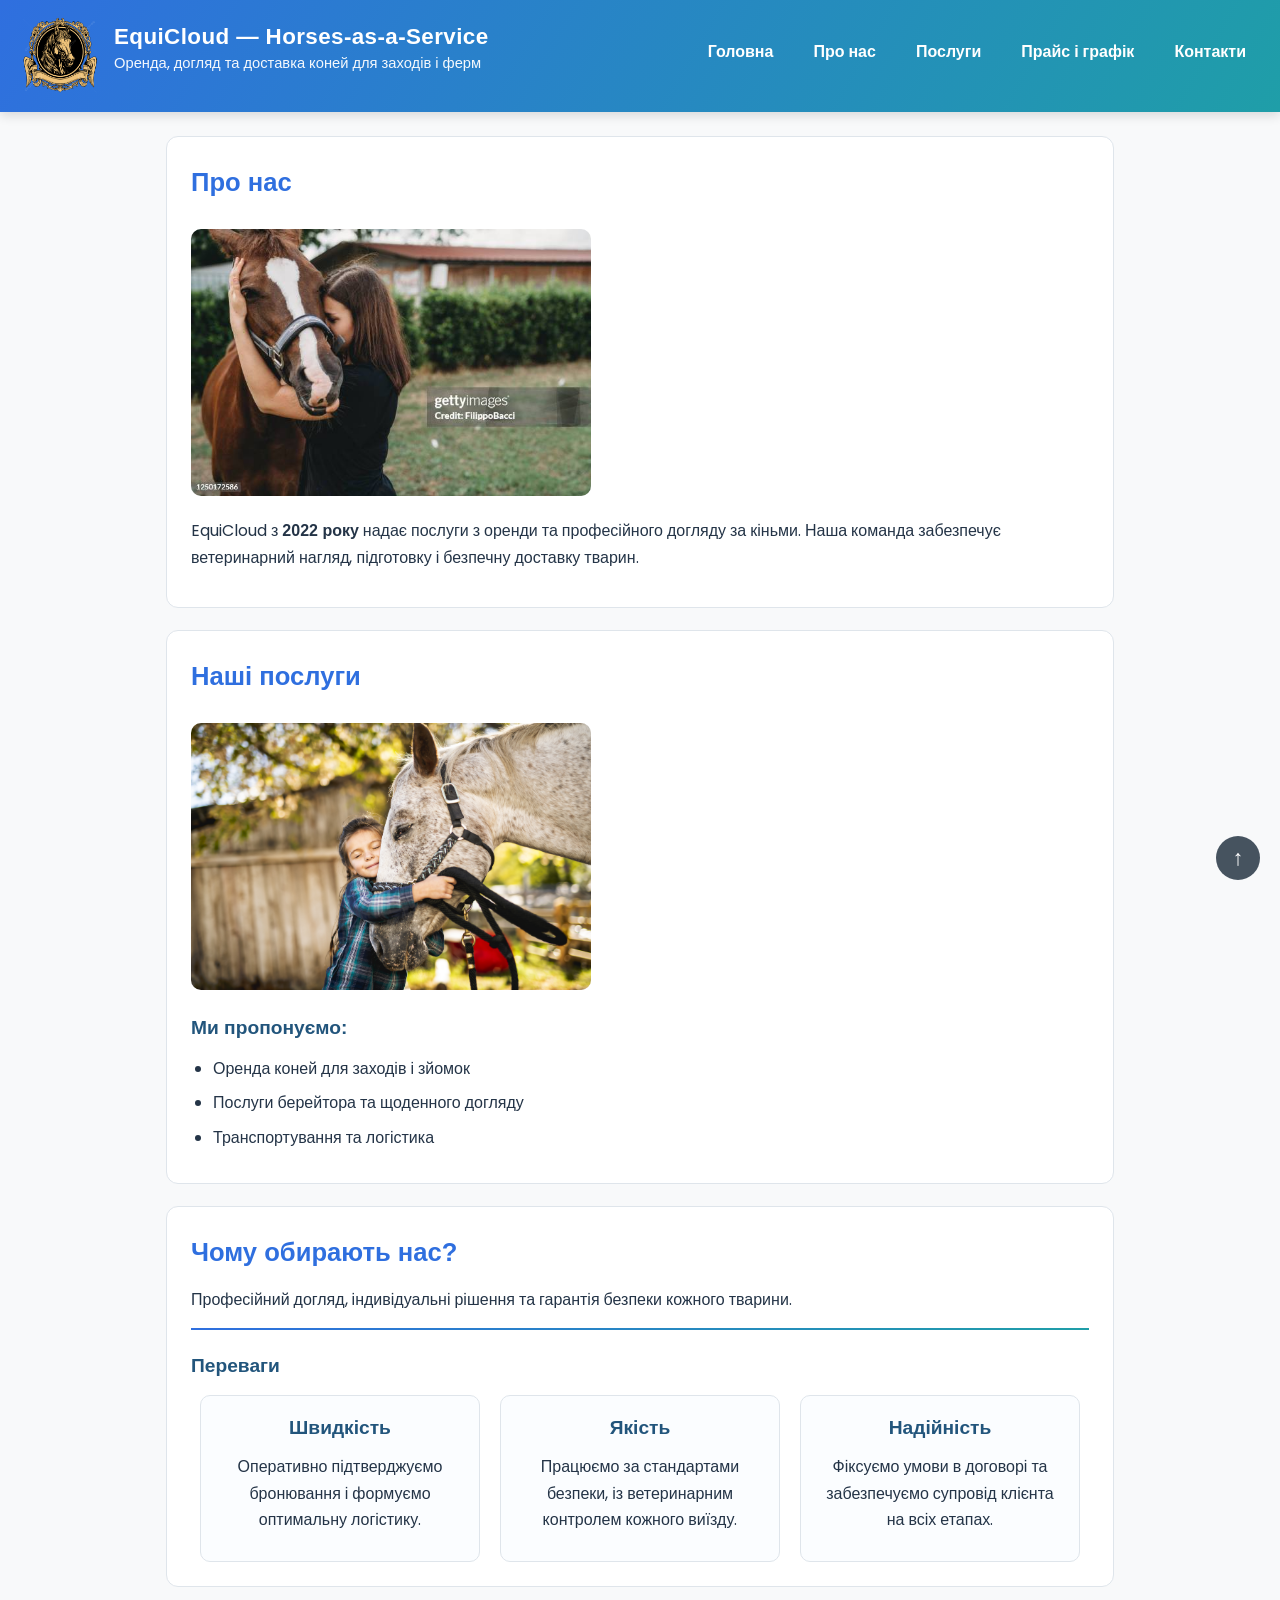
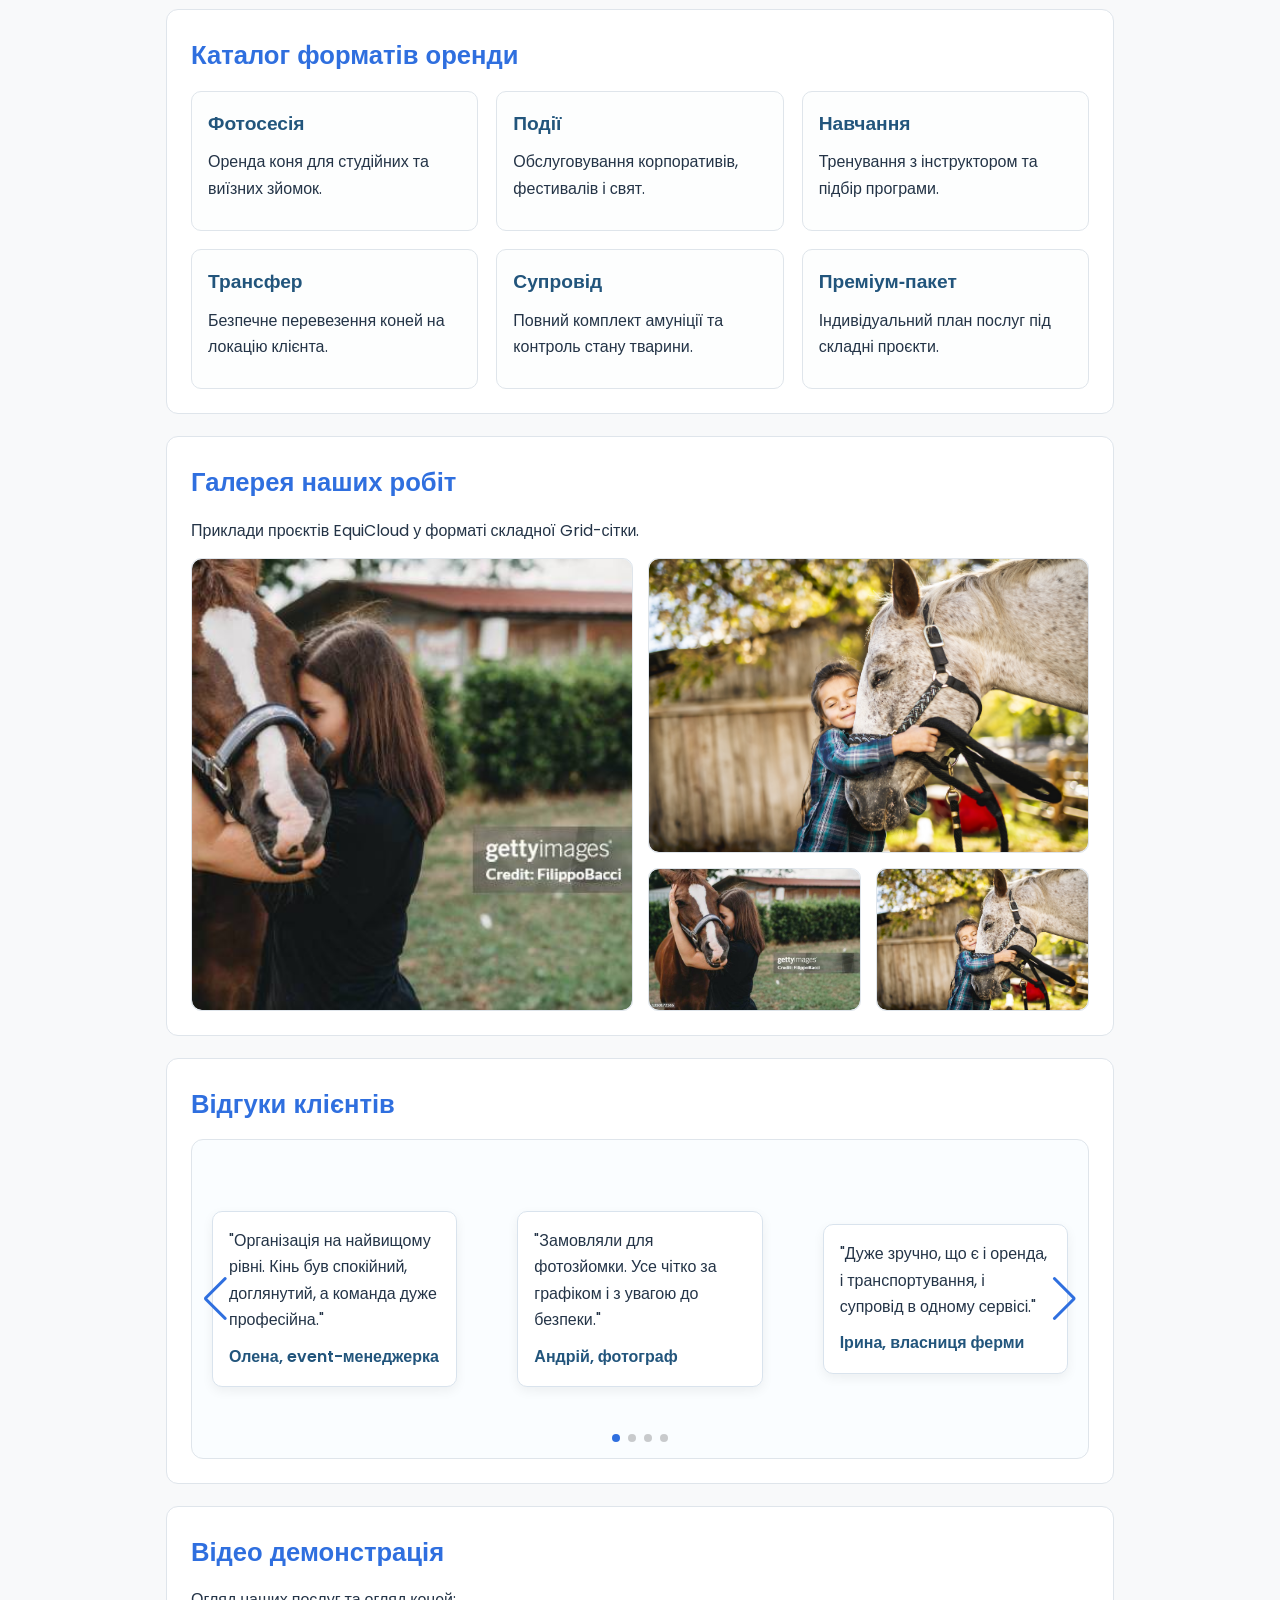
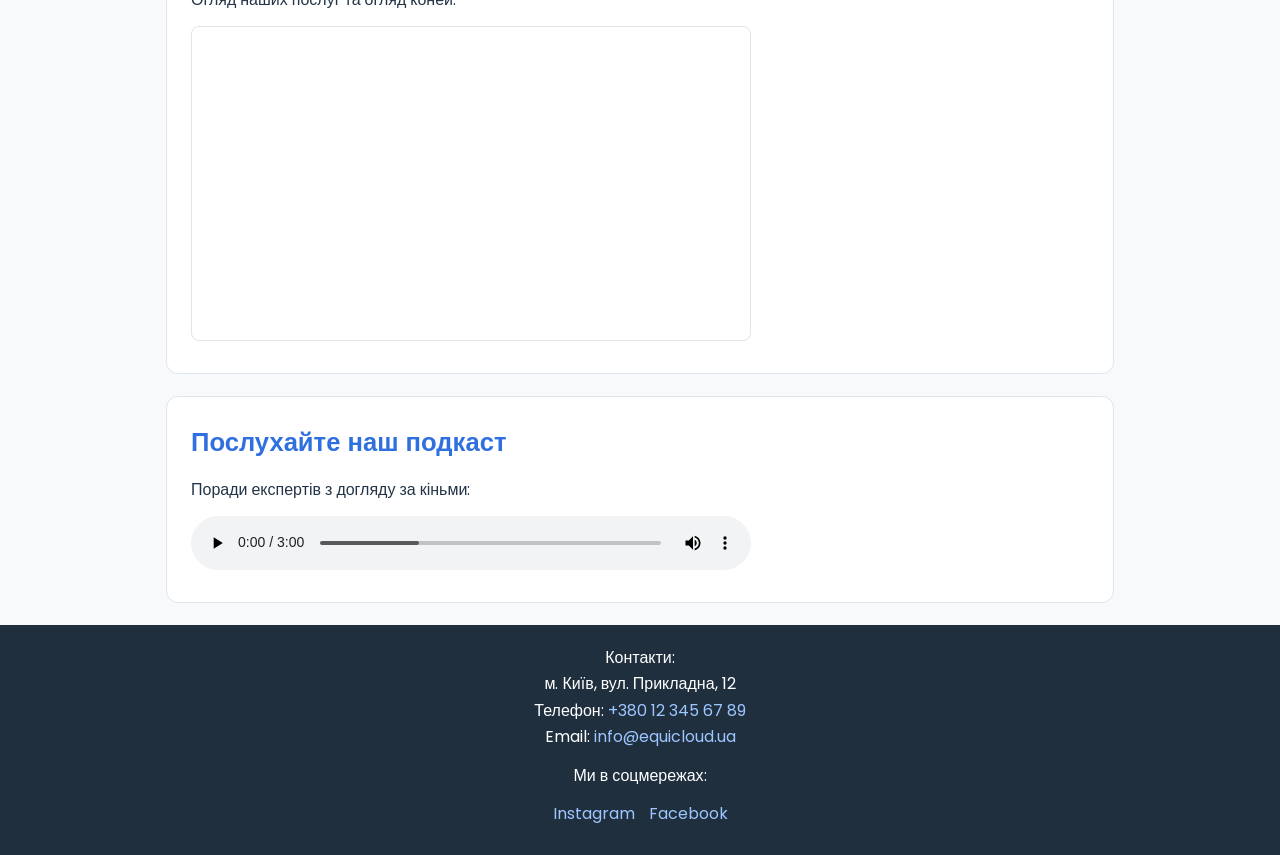
==== commit 4377f86a: "Lab 12" ====
--- a/index.html
+++ b/index.html
@@ -6,6 +6,7 @@
     <title>EquiCloud — Horses-as-a-Service</title>
     <meta name="description" content="EquiCloud — оренда, догляд та доставка коней як сервіс для заходів і ферм">
     <link rel="icon" href="img/logo.png" type="image/png">
+    <link rel="stylesheet" href="https://cdn.jsdelivr.net/npm/swiper@11/swiper-bundle.min.css">
     <link rel="stylesheet" href="style.css">
 </head>
 <body>
@@ -98,6 +99,61 @@
         </section>
 
         <section>
+            <h2>Галерея наших робіт</h2>
+            <p>Приклади проєктів EquiCloud у форматі складної Grid-сітки.</p>
+            <div class="gallery">
+                <div class="gallery-item item-1">
+                    <img src="img/team.jpg" alt="Команда EquiCloud під час виїзного проєкту">
+                </div>
+                <div class="gallery-item item-2">
+                    <img src="img/services.jpg" alt="Кінь підготовлений до фотосесії">
+                </div>
+                <div class="gallery-item item-3">
+                    <img src="img/team.jpg" alt="Підготовка коней для публічного заходу">
+                </div>
+                <div class="gallery-item item-4">
+                    <img src="img/services.jpg" alt="Супровід коня інструктором EquiCloud">
+                </div>
+            </div>
+        </section>
+
+        <section>
+            <h2>Відгуки клієнтів</h2>
+            <div class="swiper mySwiper">
+                <div class="swiper-wrapper">
+                    <div class="swiper-slide">
+                        <blockquote>
+                            <p>"Організація на найвищому рівні. Кінь був спокійний, доглянутий, а команда дуже професійна."</p>
+                            <cite>Олена, event-менеджерка</cite>
+                        </blockquote>
+                    </div>
+                    <div class="swiper-slide">
+                        <blockquote>
+                            <p>"Замовляли для фотозйомки. Усе чітко за графіком і з увагою до безпеки."</p>
+                            <cite>Андрій, фотограф</cite>
+                        </blockquote>
+                    </div>
+                    <div class="swiper-slide">
+                        <blockquote>
+                            <p>"Дуже зручно, що є і оренда, і транспортування, і супровід в одному сервісі."</p>
+                            <cite>Ірина, власниця ферми</cite>
+                        </blockquote>
+                    </div>
+                    <div class="swiper-slide">
+                        <blockquote>
+                            <p>"Після першого замовлення працюємо з EquiCloud постійно. Рекомендую."</p>
+                            <cite>Максим, керівник проєктів</cite>
+                        </blockquote>
+                    </div>
+                </div>
+
+                <div class="swiper-button-next"></div>
+                <div class="swiper-button-prev"></div>
+                <div class="swiper-pagination"></div>
+            </div>
+        </section>
+
+        <section>
             <h2>Відео демонстрація</h2>
             <p>Огляд наших послуг та огляд коней:</p>
             <iframe 
@@ -137,5 +193,7 @@
     </footer>
 
     <a href="#" class="back-to-top" aria-label="Повернутися вгору">↑</a>
+    <script src="https://cdn.jsdelivr.net/npm/swiper@11/swiper-bundle.min.js"></script>
+    <script src="script.js"></script>
 </body>
 </html>
--- a/style.css
+++ b/style.css
@@ -178,6 +178,82 @@
     border-radius: 10px;
     padding: 16px;
     background: #fdfefe;
+}
+
+.gallery {
+    display: grid;
+    grid-template-columns: repeat(4, 1fr);
+    grid-auto-rows: minmax(140px, auto);
+    gap: 15px;
+    margin-top: 14px;
+}
+
+.gallery-item {
+    border-radius: 10px;
+    overflow: hidden;
+    border: 1px solid var(--border);
+    background: #eef3f8;
+}
+
+.gallery-item img {
+    width: 100%;
+    height: 100%;
+    object-fit: cover;
+    display: block;
+    margin: 0;
+}
+
+.item-1 {
+    grid-column: span 2;
+    grid-row: span 2;
+}
+
+.item-2 {
+    grid-column: span 2;
+}
+
+.swiper {
+    width: 100%;
+    height: 320px;
+    margin-top: 14px;
+    border: 1px solid var(--border);
+    border-radius: 12px;
+    background: #fafdff;
+}
+
+.swiper-slide {
+    display: flex;
+    justify-content: center;
+    align-items: center;
+    padding: 20px;
+}
+
+.swiper-slide blockquote {
+    max-width: 360px;
+    border: 1px solid #d9e3ed;
+    border-radius: 10px;
+    background: #ffffff;
+    padding: 16px;
+    box-shadow: 0 4px 12px rgba(0, 0, 0, 0.06);
+}
+
+.swiper-slide p {
+    margin-bottom: 10px;
+}
+
+.swiper-slide cite {
+    font-style: normal;
+    font-weight: 600;
+    color: #22557c;
+}
+
+.swiper-button-next,
+.swiper-button-prev {
+    color: var(--brand-a);
+}
+
+.swiper-pagination-bullet-active {
+    background: var(--brand-a);
 }
 
 .services-cards {
@@ -347,6 +423,19 @@
         flex: 1 1 calc(50% - 18px);
     }
 
+    .gallery {
+        grid-template-columns: repeat(2, 1fr);
+    }
+
+    .item-1,
+    .item-2 {
+        grid-column: span 2;
+    }
+
+    .swiper {
+        height: 300px;
+    }
+
     .float-img {
         float: none;
         display: block;
@@ -382,4 +471,22 @@
         flex: 1 1 100%;
         max-width: 100%;
     }
-}
+
+    .gallery {
+        grid-template-columns: 1fr;
+    }
+
+    .item-1,
+    .item-2 {
+        grid-column: span 1;
+        grid-row: span 1;
+    }
+
+    .swiper {
+        height: 280px;
+    }
+
+    .swiper-slide {
+        padding: 14px;
+    }
+}
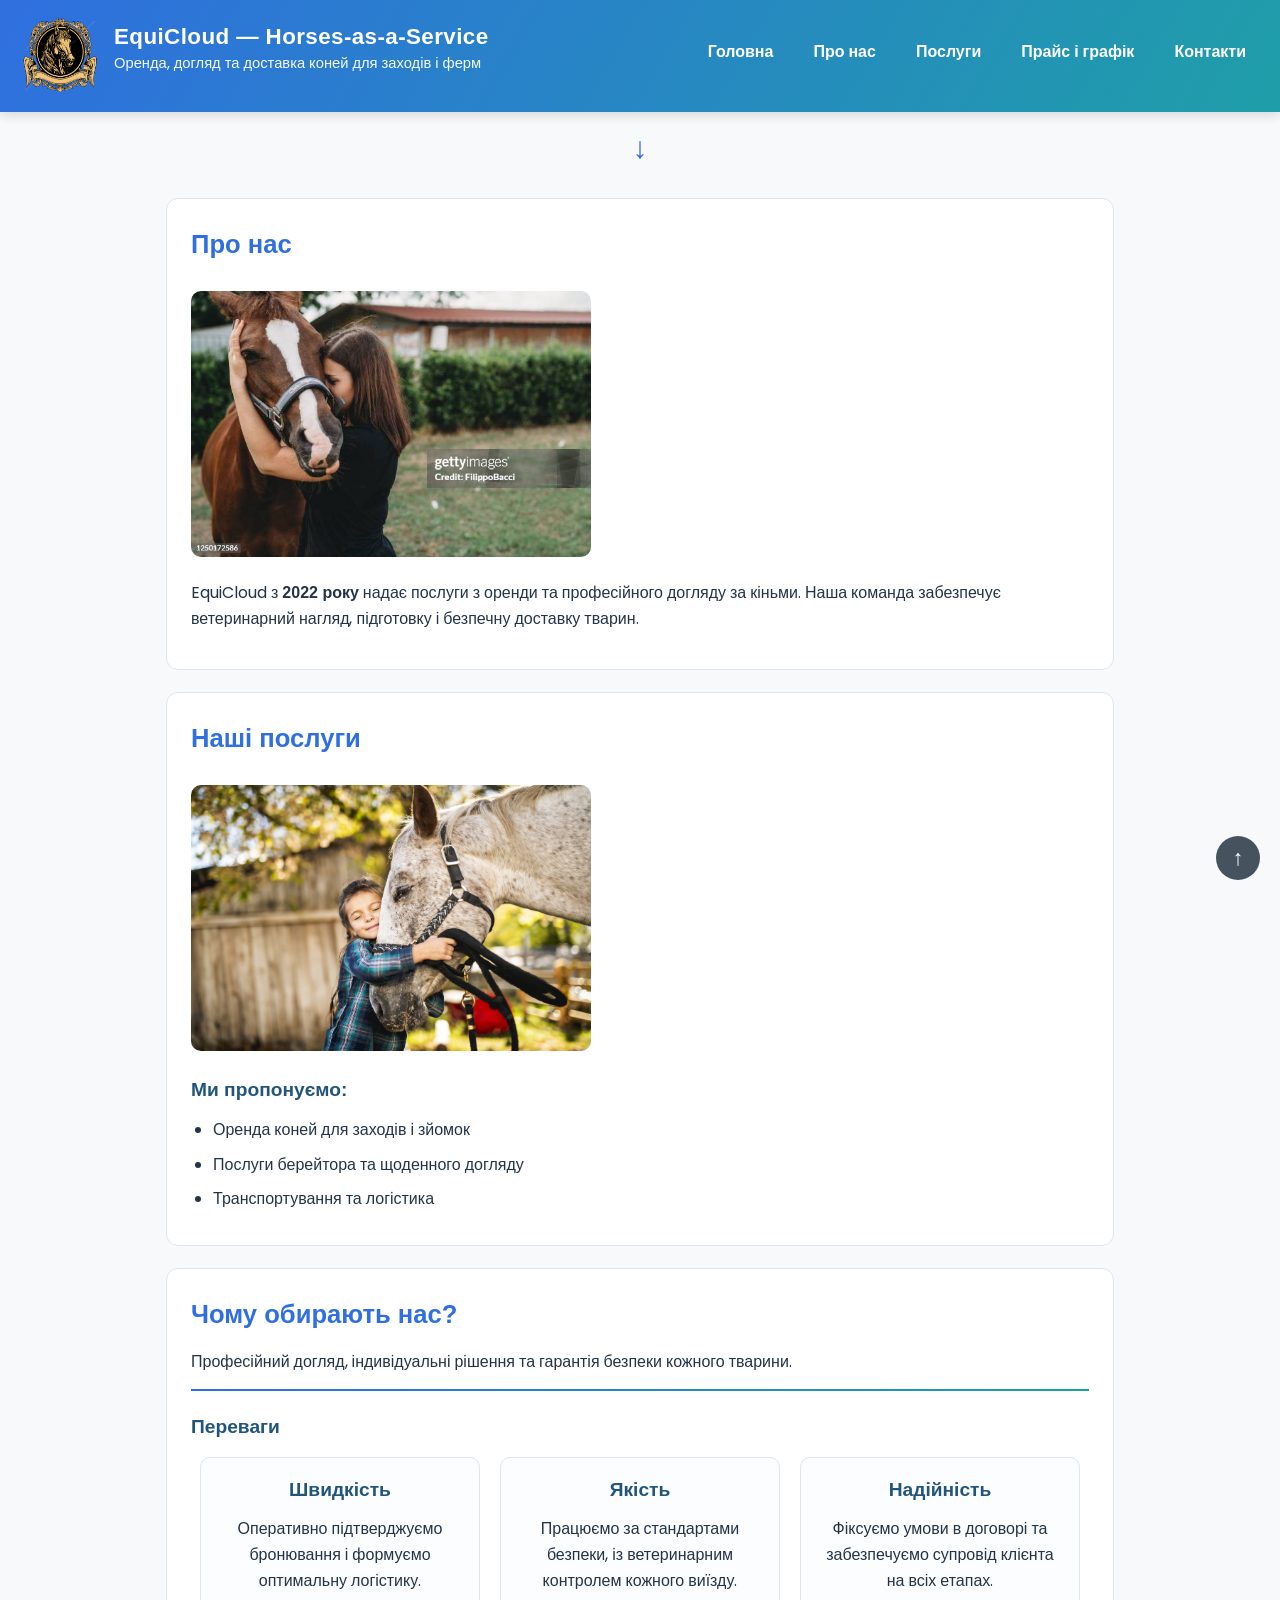
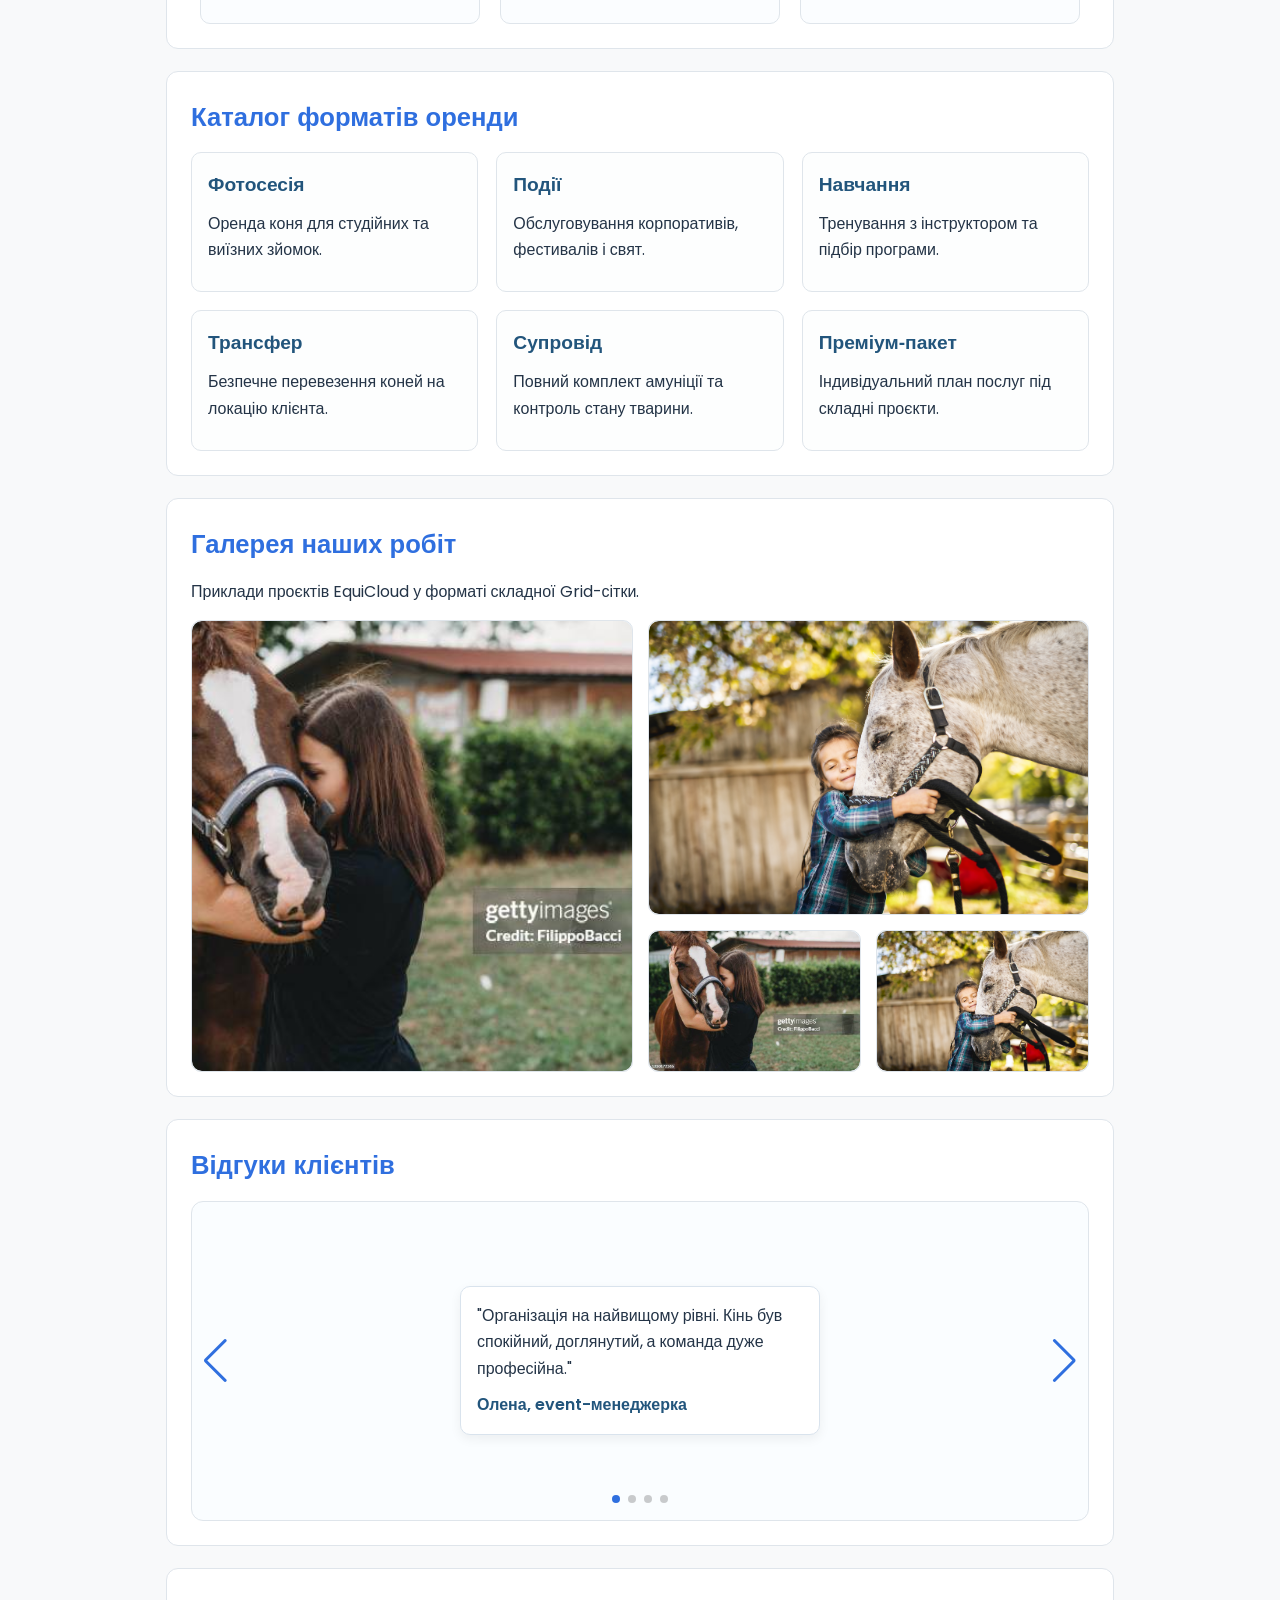
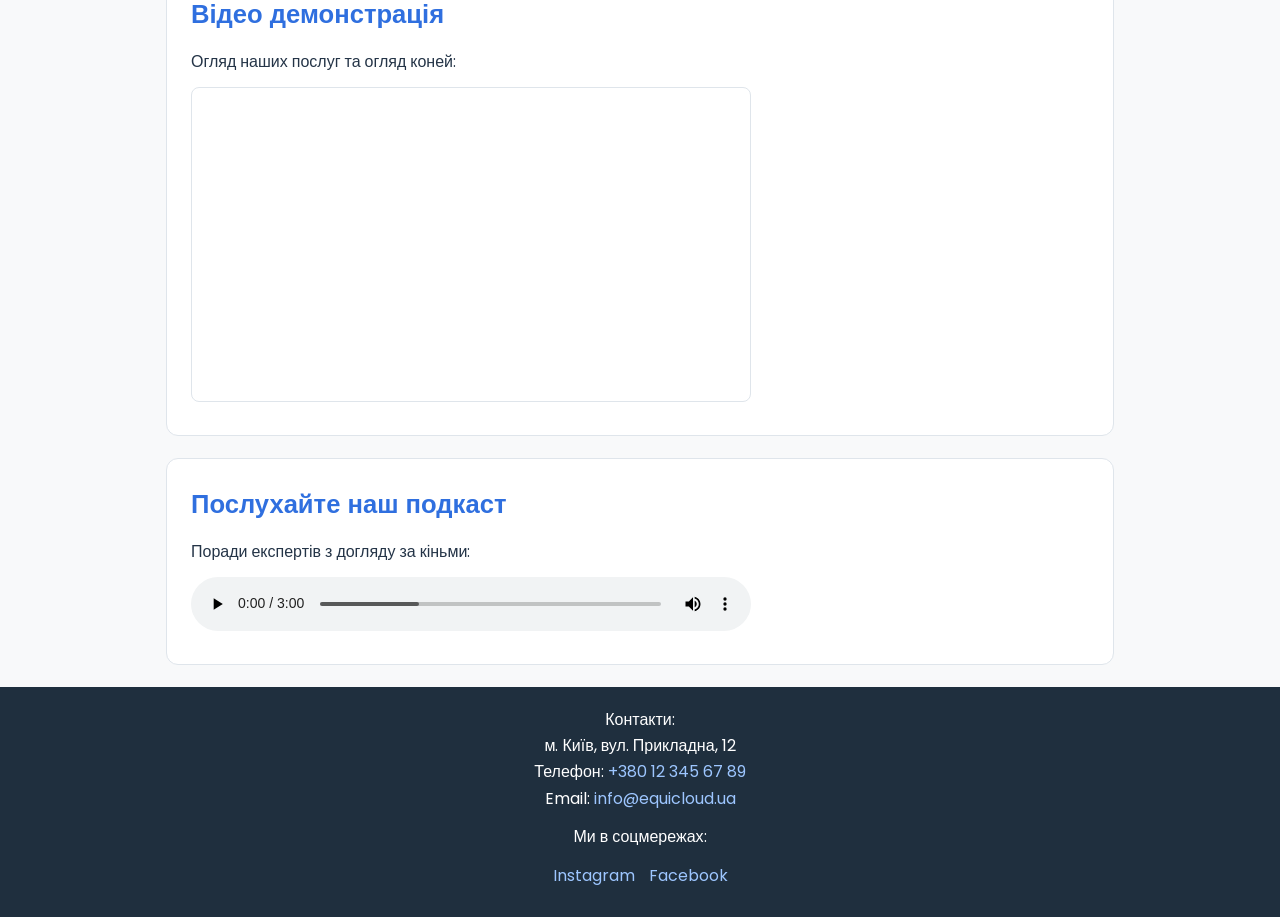
==== commit 08d7ec84: "Lab 13" ====
--- a/index.html
+++ b/index.html
@@ -18,7 +18,12 @@
                 <p>Оренда, догляд та доставка коней для заходів і ферм</p>
             </div>
         </div>
-        <nav>
+        <button class="hamburger" aria-label="Меню" aria-controls="mobile-menu" aria-expanded="false" type="button">
+            <span class="bar"></span>
+            <span class="bar"></span>
+            <span class="bar"></span>
+        </button>
+        <nav class="main-menu" aria-label="Основна навігація">
             <ul>
                 <li><a href="index.html">Головна</a></li>
                 <li><a href="about.html">Про нас</a></li>
@@ -27,7 +32,18 @@
                 <li><a href="contacts.html">Контакти</a></li>
             </ul>
         </nav>
+        <nav class="mobile-menu" id="mobile-menu" aria-label="Мобільна навігація">
+            <a href="index.html">Головна</a>
+            <a href="about.html">Про нас</a>
+            <a href="services.html">Послуги</a>
+            <a href="price.html">Прайс і графік</a>
+            <a href="contacts.html">Контакти</a>
+        </nav>
     </header>
+
+    <div class="scroll-down" aria-hidden="true">
+        <span>↓</span>
+    </div>
 
     <main>
         <section id="about">
--- a/style.css
+++ b/style.css
@@ -89,6 +89,95 @@
     background-color: rgba(255, 255, 255, 0.2);
 }
 
+.scroll-down {
+    text-align: center;
+    margin-top: 12px;
+    font-size: 30px;
+    color: var(--brand-a);
+    animation: bounce 2s infinite;
+    user-select: none;
+}
+
+@keyframes bounce {
+    0%, 20%, 50%, 80%, 100% {
+        transform: translateY(0);
+    }
+
+    40% {
+        transform: translateY(-10px);
+    }
+
+    60% {
+        transform: translateY(-5px);
+    }
+}
+
+.hamburger {
+    display: none;
+    border: none;
+    background: none;
+    cursor: pointer;
+    z-index: 1101;
+}
+
+.bar {
+    display: block;
+    width: 26px;
+    height: 3px;
+    margin: 5px auto;
+    background-color: var(--white);
+    border-radius: 2px;
+    transition: all 0.3s ease-in-out;
+}
+
+.hamburger.active .bar:nth-child(2) {
+    opacity: 0;
+}
+
+.hamburger.active .bar:nth-child(1) {
+    transform: translateY(8px) rotate(45deg);
+}
+
+.hamburger.active .bar:nth-child(3) {
+    transform: translateY(-8px) rotate(-45deg);
+}
+
+.mobile-menu {
+    position: fixed;
+    left: -100%;
+    top: 0;
+    width: min(72vw, 320px);
+    height: 100vh;
+    background: var(--white);
+    box-shadow: 10px 0 24px rgba(0, 0, 0, 0.16);
+    transition: left 0.3s ease;
+    z-index: 1100;
+    padding: 90px 20px 20px;
+    display: flex;
+    flex-direction: column;
+    gap: 12px;
+}
+
+.mobile-menu a {
+    color: var(--text);
+    text-decoration: none;
+    font-weight: 600;
+    padding: 10px 12px;
+    border-radius: 8px;
+}
+
+.mobile-menu a:hover {
+    background: #eef6ff;
+}
+
+.mobile-menu.active {
+    left: 0;
+}
+
+body.menu-open {
+    overflow: hidden;
+}
+
 main {
     flex: 1;
     width: 100%;
@@ -239,6 +328,29 @@
 
 .swiper-slide p {
     margin-bottom: 10px;
+}
+
+.swiper-slide h2,
+.swiper-slide p,
+.swiper-slide cite {
+    opacity: 0;
+    transform: translateY(20px);
+    transition: 0.5s;
+}
+
+.swiper-slide-active h2,
+.swiper-slide-active p,
+.swiper-slide-active cite {
+    opacity: 1;
+    transform: translateY(0);
+}
+
+.swiper-slide-active p {
+    transition-delay: 0.2s;
+}
+
+.swiper-slide-active cite {
+    transition-delay: 0.35s;
 }
 
 .swiper-slide cite {
@@ -490,3 +602,32 @@
         padding: 14px;
     }
 }
+
+@media (max-width: 768px) {
+    .main-header {
+        justify-content: space-between;
+        align-items: center;
+        text-align: left;
+    }
+
+    .header-brand {
+        flex-direction: row;
+        max-width: calc(100% - 70px);
+    }
+
+    .header-brand img {
+        max-width: 60px;
+    }
+
+    .header-brand p {
+        display: none;
+    }
+
+    .hamburger {
+        display: block;
+    }
+
+    .main-menu {
+        display: none;
+    }
+}
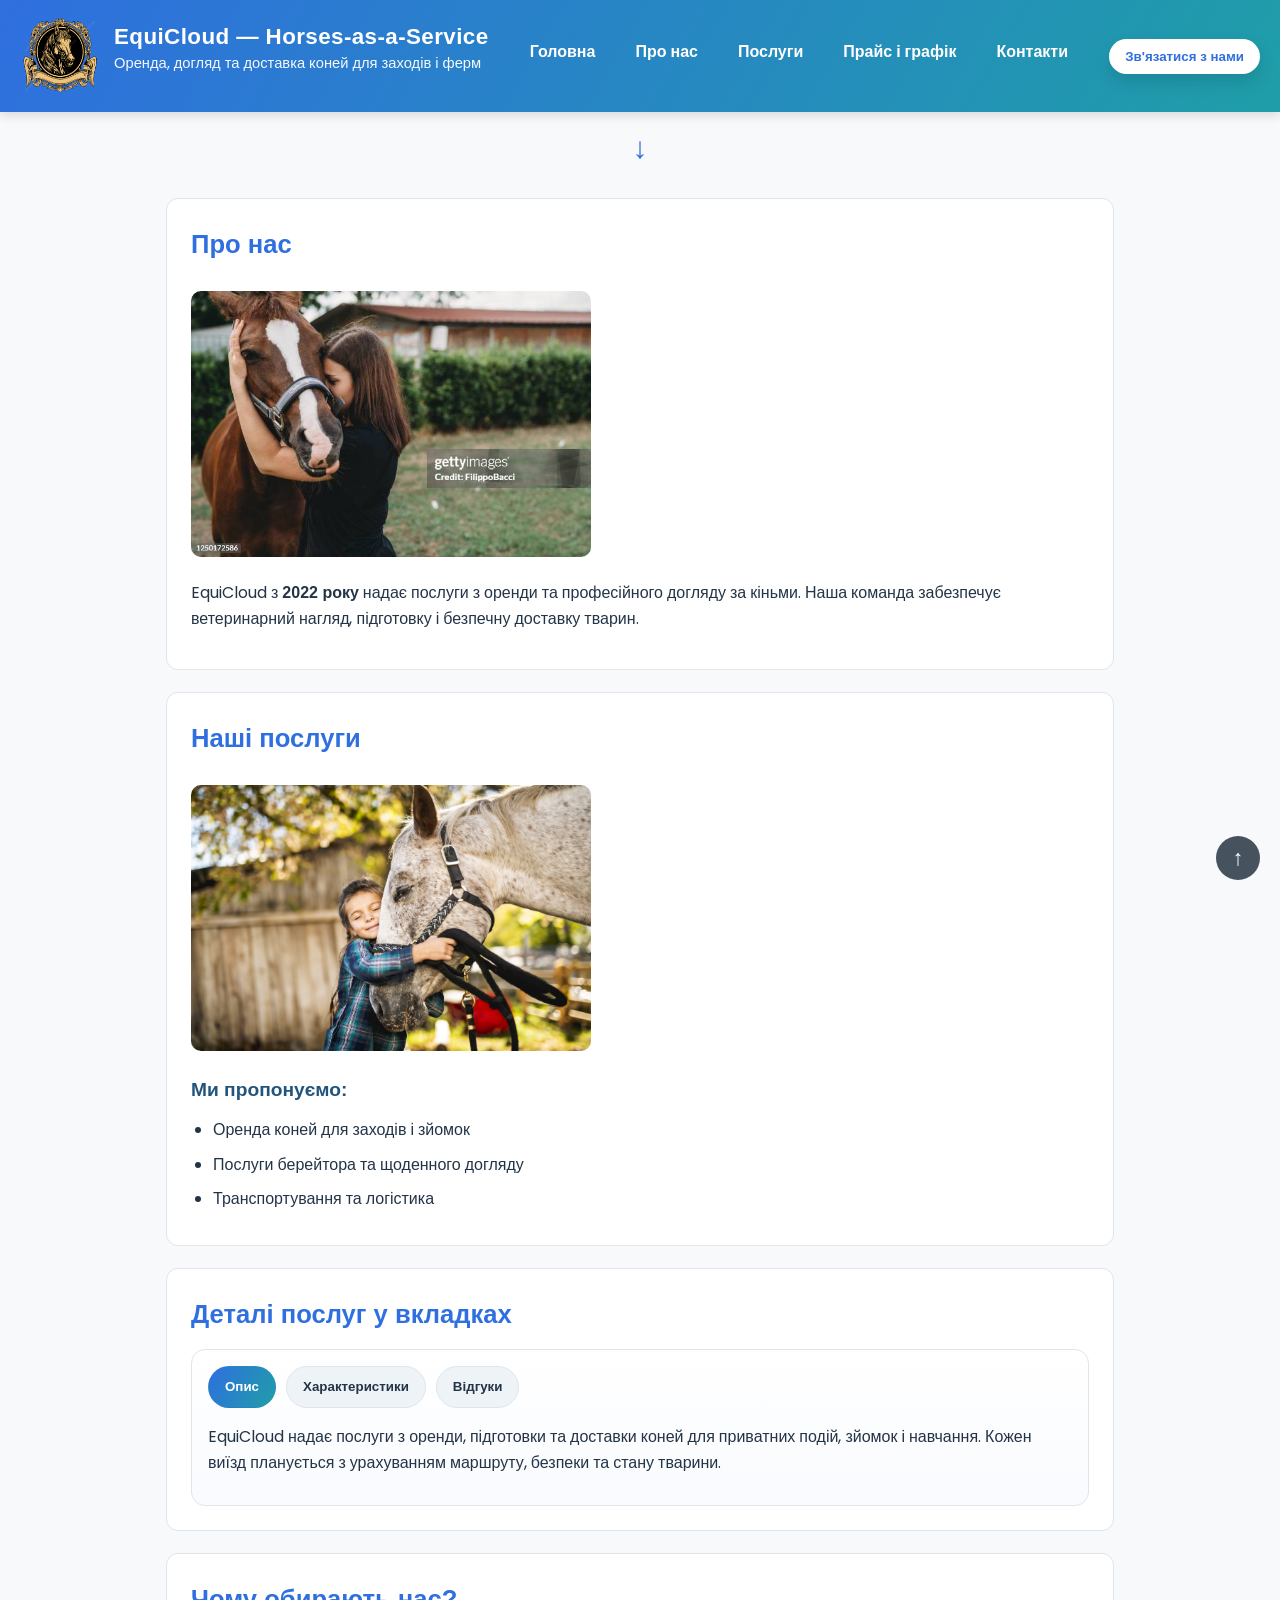
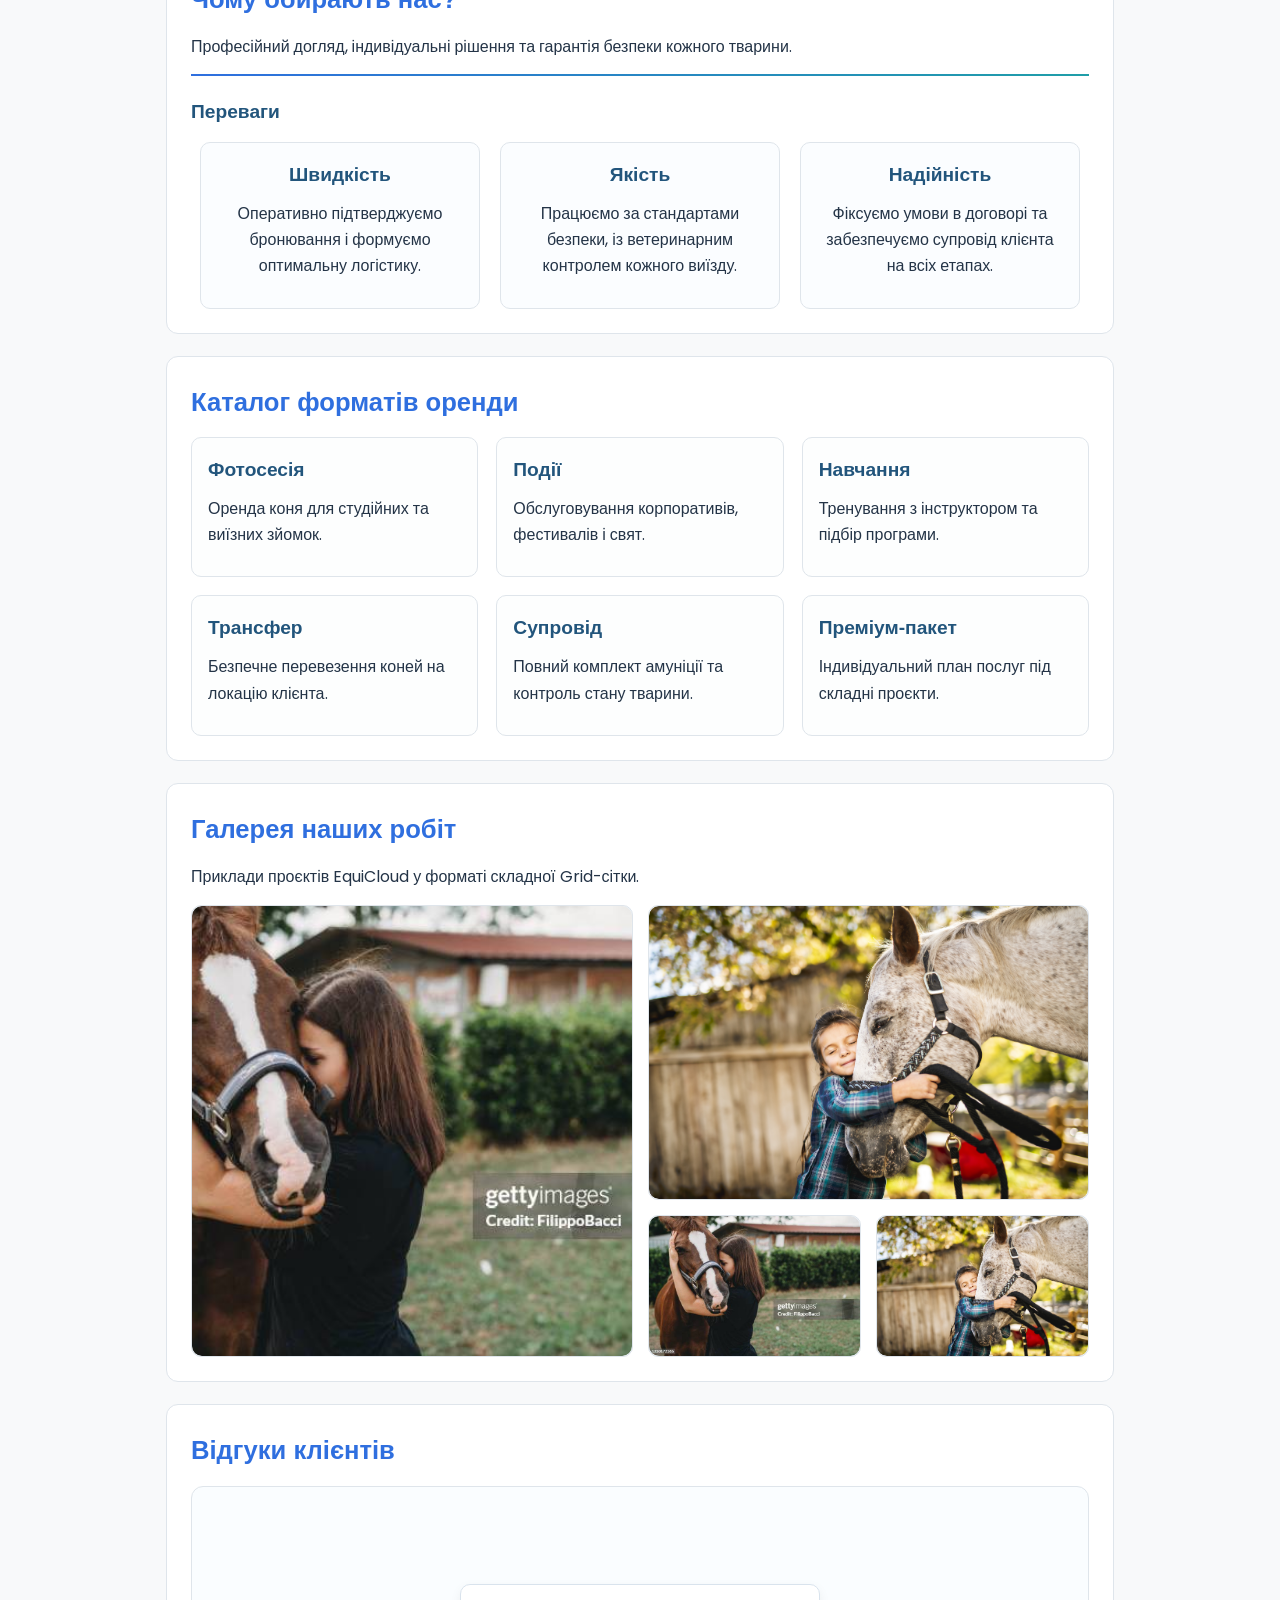
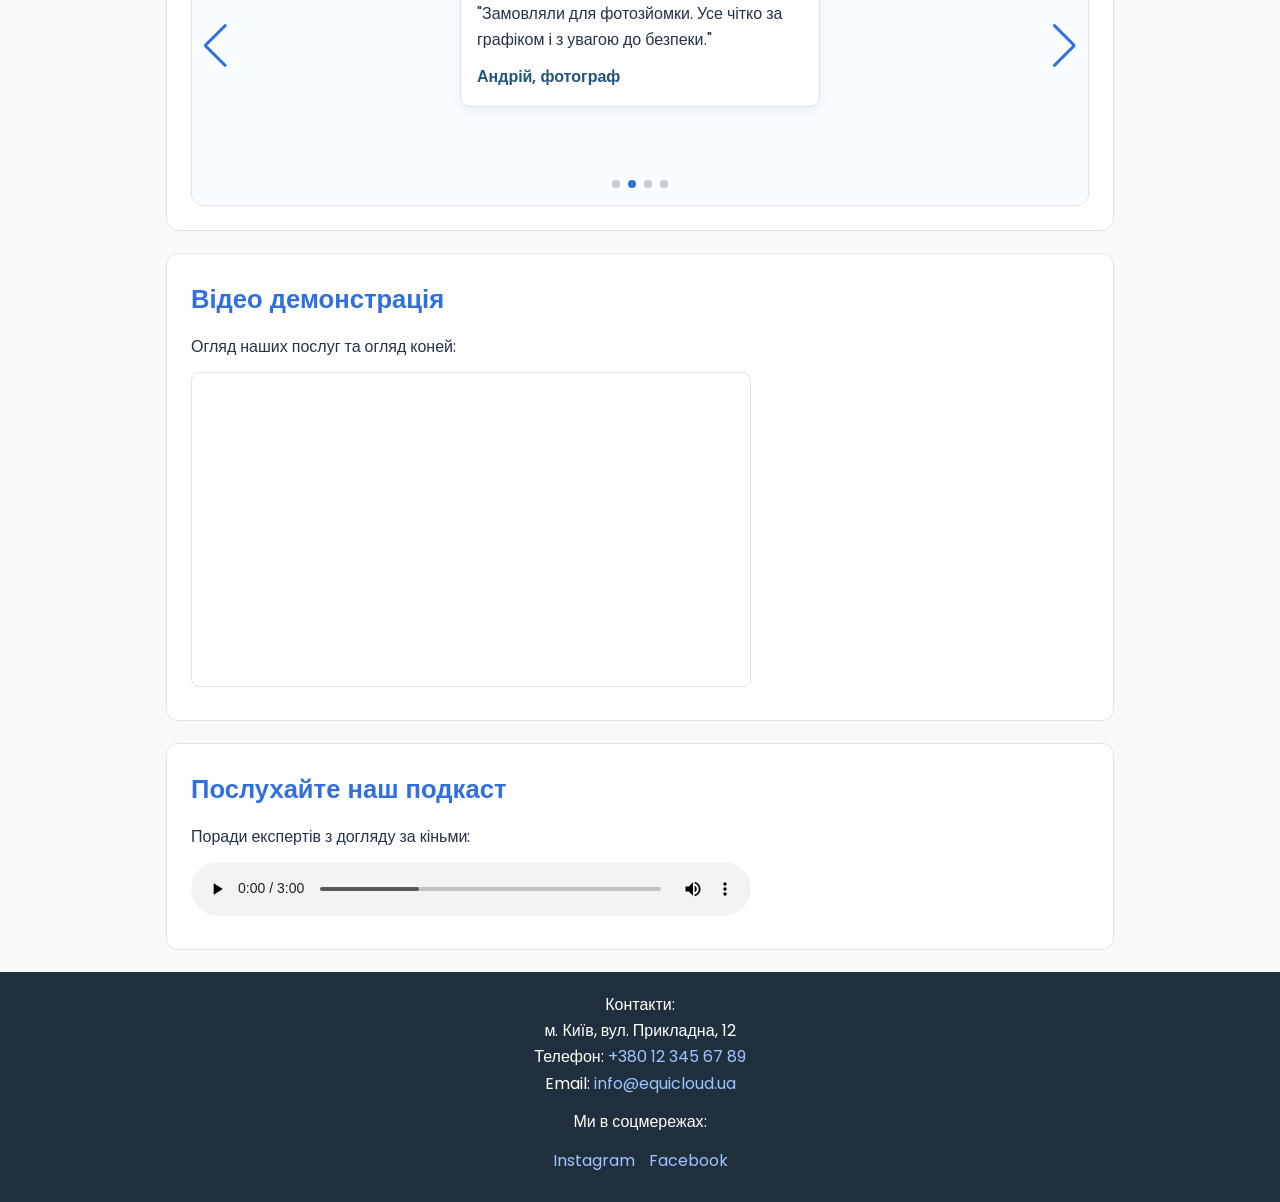
==== commit d2248329: "Lab 15" ====
--- a/index.html
+++ b/index.html
@@ -32,6 +32,9 @@
                 <li><a href="contacts.html">Контакти</a></li>
             </ul>
         </nav>
+        <button class="header-cta" id="open-modal-btn" type="button" aria-haspopup="dialog" aria-controls="my-modal">
+            Зв'язатися з нами
+        </button>
         <nav class="mobile-menu" id="mobile-menu" aria-label="Мобільна навігація">
             <a href="index.html">Головна</a>
             <a href="about.html">Про нас</a>
@@ -61,6 +64,34 @@
                 <li>Послуги берейтора та щоденного догляду</li>
                 <li>Транспортування та логістика</li>
             </ul>
+        </section>
+
+        <section class="tabs-section" aria-labelledby="tabs-title">
+            <h2 id="tabs-title">Деталі послуг у вкладках</h2>
+            <div class="tabs-container">
+                <div class="tabs-header" role="tablist" aria-label="Деталі послуг EquiCloud">
+                    <button class="tab-btn active" type="button" data-tab="tab-desc" role="tab" aria-selected="true">Опис</button>
+                    <button class="tab-btn" type="button" data-tab="tab-specs" role="tab" aria-selected="false">Характеристики</button>
+                    <button class="tab-btn" type="button" data-tab="tab-reviews" role="tab" aria-selected="false">Відгуки</button>
+                </div>
+
+                <div class="tabs-body">
+                    <div id="tab-desc" class="tab-content active" role="tabpanel">
+                        <p>EquiCloud надає послуги з оренди, підготовки та доставки коней для приватних подій, зйомок і навчання. Кожен виїзд планується з урахуванням маршруту, безпеки та стану тварини.</p>
+                    </div>
+                    <div id="tab-specs" class="tab-content" role="tabpanel">
+                        <p>Ключові характеристики сервісу:</p>
+                        <ul>
+                            <li>ветеринарний контроль перед виїздом;</li>
+                            <li>професійний супровід інструктора;</li>
+                            <li>спеціалізований транспорт і логістика.</li>
+                        </ul>
+                    </div>
+                    <div id="tab-reviews" class="tab-content" role="tabpanel">
+                        <p>Клієнти відзначають пунктуальність команди, спокій тварин та зрозумілу комунікацію. Це допомагає безпечно проводити фотосесії, івенти та навчальні заняття.</p>
+                    </div>
+                </div>
+            </div>
         </section>
 
         <section>
@@ -194,6 +225,23 @@
         </section>
     </main>
 
+    <div class="modal-overlay" id="my-modal" aria-hidden="true">
+        <div class="modal-window" role="dialog" aria-modal="true" aria-labelledby="modal-title">
+            <button class="close-modal" type="button" aria-label="Закрити вікно">&times;</button>
+            <h2 id="modal-title">Залиште заявку</h2>
+            <p>Ми зв'яжемося з вами для уточнення деталей замовлення.</p>
+            <form>
+                <label for="client-name">Ваше ім'я</label>
+                <input type="text" id="client-name" name="client-name" placeholder="Введіть ім'я">
+
+                <label for="client-phone">Ваш телефон</label>
+                <input type="tel" id="client-phone" name="client-phone" placeholder="+380...">
+
+                <button type="submit">Надіслати</button>
+            </form>
+        </div>
+    </div>
+
     <footer id="contacts">
         <p>Контакти:<br>
             м. Київ, вул. Прикладна, 12<br>
--- a/style.css
+++ b/style.css
@@ -87,6 +87,31 @@
 
 nav a:hover {
     background-color: rgba(255, 255, 255, 0.2);
+}
+
+.header-cta {
+    border: 0;
+    border-radius: 999px;
+    padding: 10px 16px;
+    background: var(--white);
+    color: var(--brand-a);
+    font-family: inherit;
+    font-weight: 700;
+    cursor: pointer;
+    box-shadow: 0 8px 18px rgba(0, 0, 0, 0.12);
+    transition: transform 0.2s ease, box-shadow 0.2s ease, opacity 0.2s ease;
+}
+
+.header-cta:hover {
+    transform: translateY(-1px);
+    box-shadow: 0 10px 22px rgba(0, 0, 0, 0.16);
+}
+
+.header-cta:focus-visible,
+.tab-btn:focus-visible,
+.close-modal:focus-visible {
+    outline: 3px solid #ffe08a;
+    outline-offset: 2px;
 }
 
 .scroll-down {
@@ -368,6 +393,105 @@
     background: var(--brand-a);
 }
 
+.tabs-container {
+    border: 1px solid var(--border);
+    border-radius: 14px;
+    overflow: hidden;
+    background: linear-gradient(180deg, #ffffff 0%, #f9fbfe 100%);
+}
+
+.tabs-header {
+    display: flex;
+    flex-wrap: wrap;
+    gap: 10px;
+    padding: 16px 16px 0;
+}
+
+.tab-btn {
+    border: 1px solid var(--border);
+    background: #eef3f8;
+    color: var(--text);
+    border-radius: 999px;
+    padding: 10px 16px;
+    font-family: inherit;
+    font-weight: 600;
+    cursor: pointer;
+    transition: background-color 0.2s ease, color 0.2s ease, border-color 0.2s ease;
+}
+
+.tab-btn.active {
+    background: linear-gradient(120deg, var(--brand-a), var(--brand-b));
+    color: var(--white);
+    border-color: transparent;
+}
+
+.tabs-body {
+    padding: 16px;
+}
+
+.tab-content {
+    display: none;
+    animation: fadeIn 0.35s ease;
+}
+
+.tab-content.active {
+    display: block;
+}
+
+.tab-content ul {
+    margin-top: 10px;
+}
+
+.modal-overlay {
+    position: fixed;
+    inset: 0;
+    display: none;
+    align-items: center;
+    justify-content: center;
+    padding: 20px;
+    background: rgba(15, 23, 42, 0.7);
+    z-index: 2000;
+}
+
+.modal-overlay.open {
+    display: flex;
+}
+
+.modal-window {
+    position: relative;
+    width: min(100%, 440px);
+    padding: 26px;
+    border-radius: 18px;
+    background: var(--white);
+    border: 1px solid rgba(255, 255, 255, 0.2);
+    box-shadow: 0 24px 60px rgba(0, 0, 0, 0.28);
+}
+
+.modal-window p {
+    margin-bottom: 18px;
+}
+
+.modal-window form {
+    display: grid;
+    gap: 12px;
+}
+
+.close-modal {
+    position: absolute;
+    top: 12px;
+    right: 14px;
+    border: 0;
+    background: transparent;
+    color: var(--text);
+    font-size: 30px;
+    line-height: 1;
+    cursor: pointer;
+}
+
+body.modal-open {
+    overflow: hidden;
+}
+
 .services-cards {
     display: flex;
     flex-wrap: wrap;
@@ -486,6 +610,26 @@
 footer a {
     color: #9dc6ff;
     text-decoration: none;
+}
+
+.lab14-page main {
+    max-width: 1140px;
+}
+
+.my-svg-icon {
+    display: inline-block;
+    cursor: pointer;
+}
+
+.my-svg-icon circle {
+    transition: fill 0.3s ease, stroke 0.3s ease, transform 0.3s ease;
+    transform-origin: center;
+}
+
+.my-svg-icon:hover circle {
+    fill: #dc3545;
+    stroke: #dc3545;
+    transform: scale(1.08);
 }
 
 footer ul {
@@ -526,6 +670,11 @@
         flex-direction: column;
     }
 
+    .header-cta {
+        width: 100%;
+        max-width: 260px;
+    }
+
     nav ul {
         justify-content: center;
         flex-wrap: wrap;
@@ -630,4 +779,9 @@
     .main-menu {
         display: none;
     }
-}
+
+    .header-cta {
+        width: min(260px, 100%);
+        margin: 0 auto;
+    }
+}
